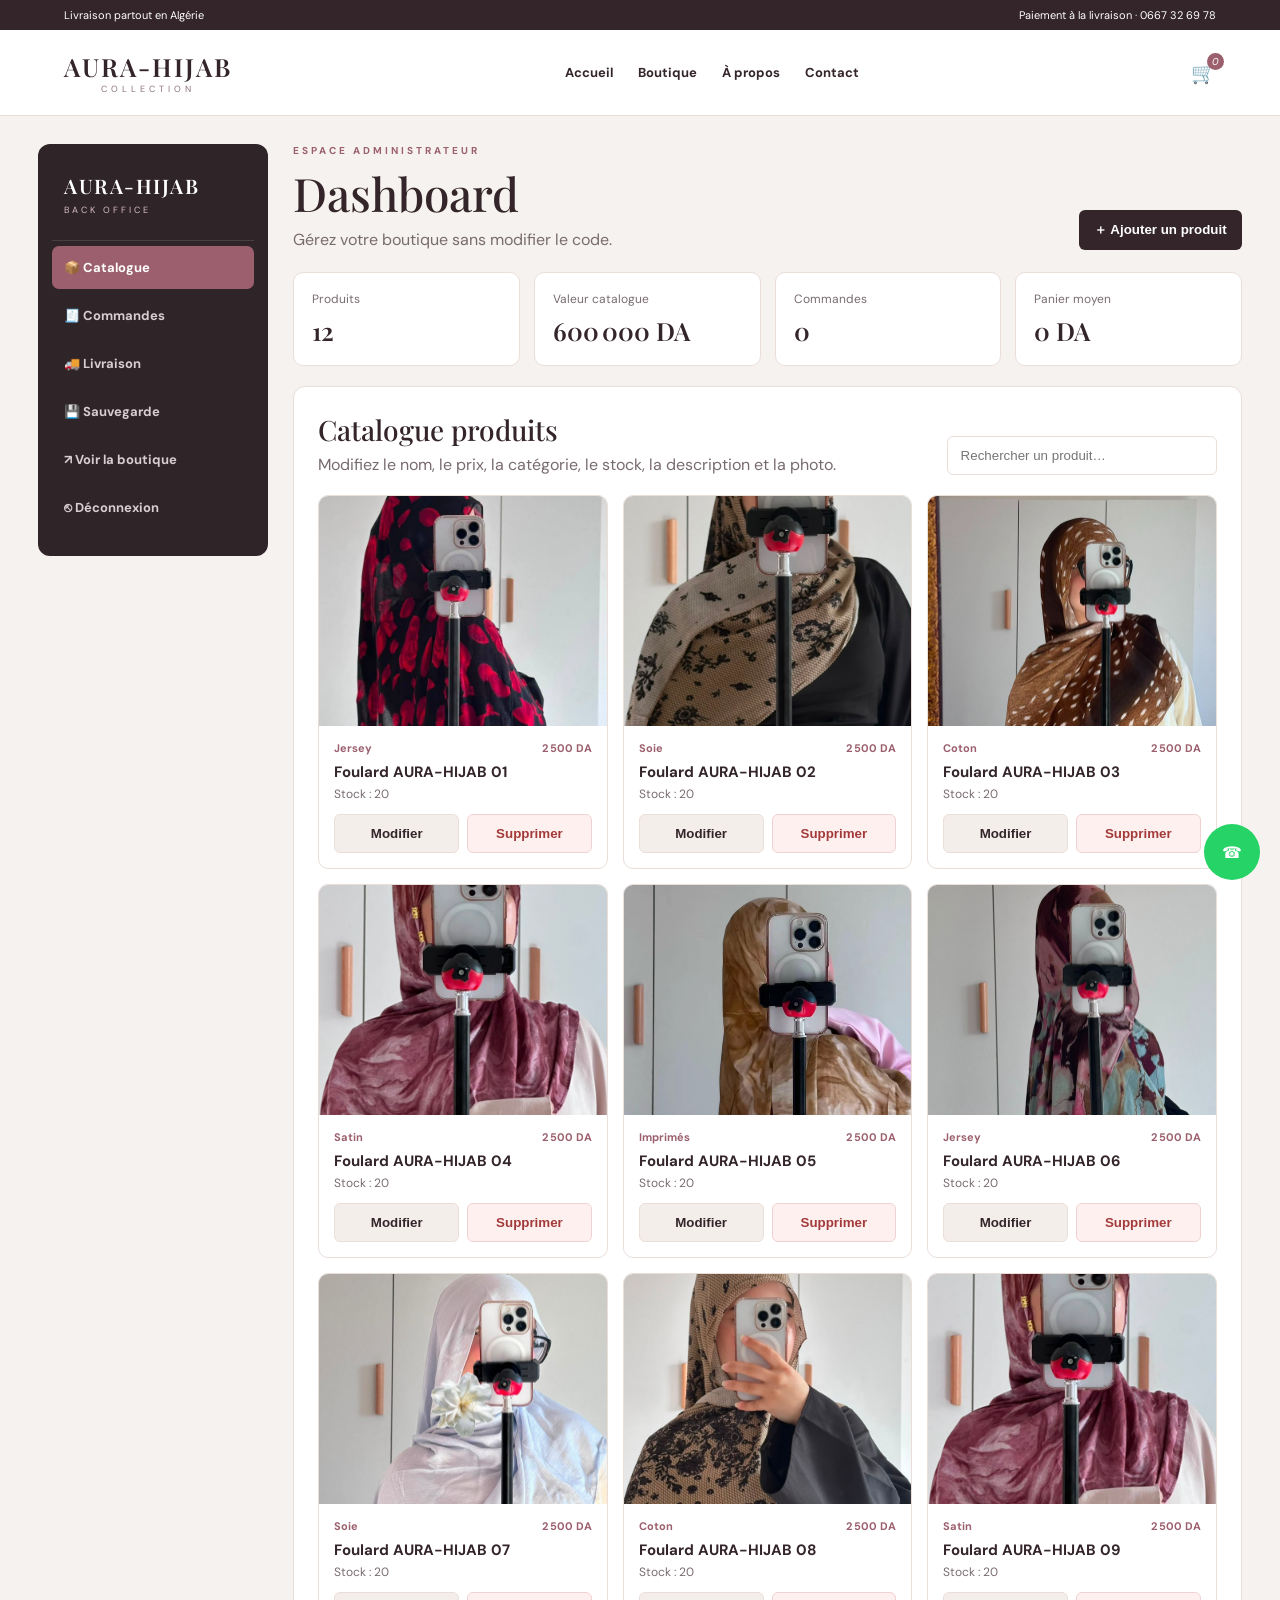
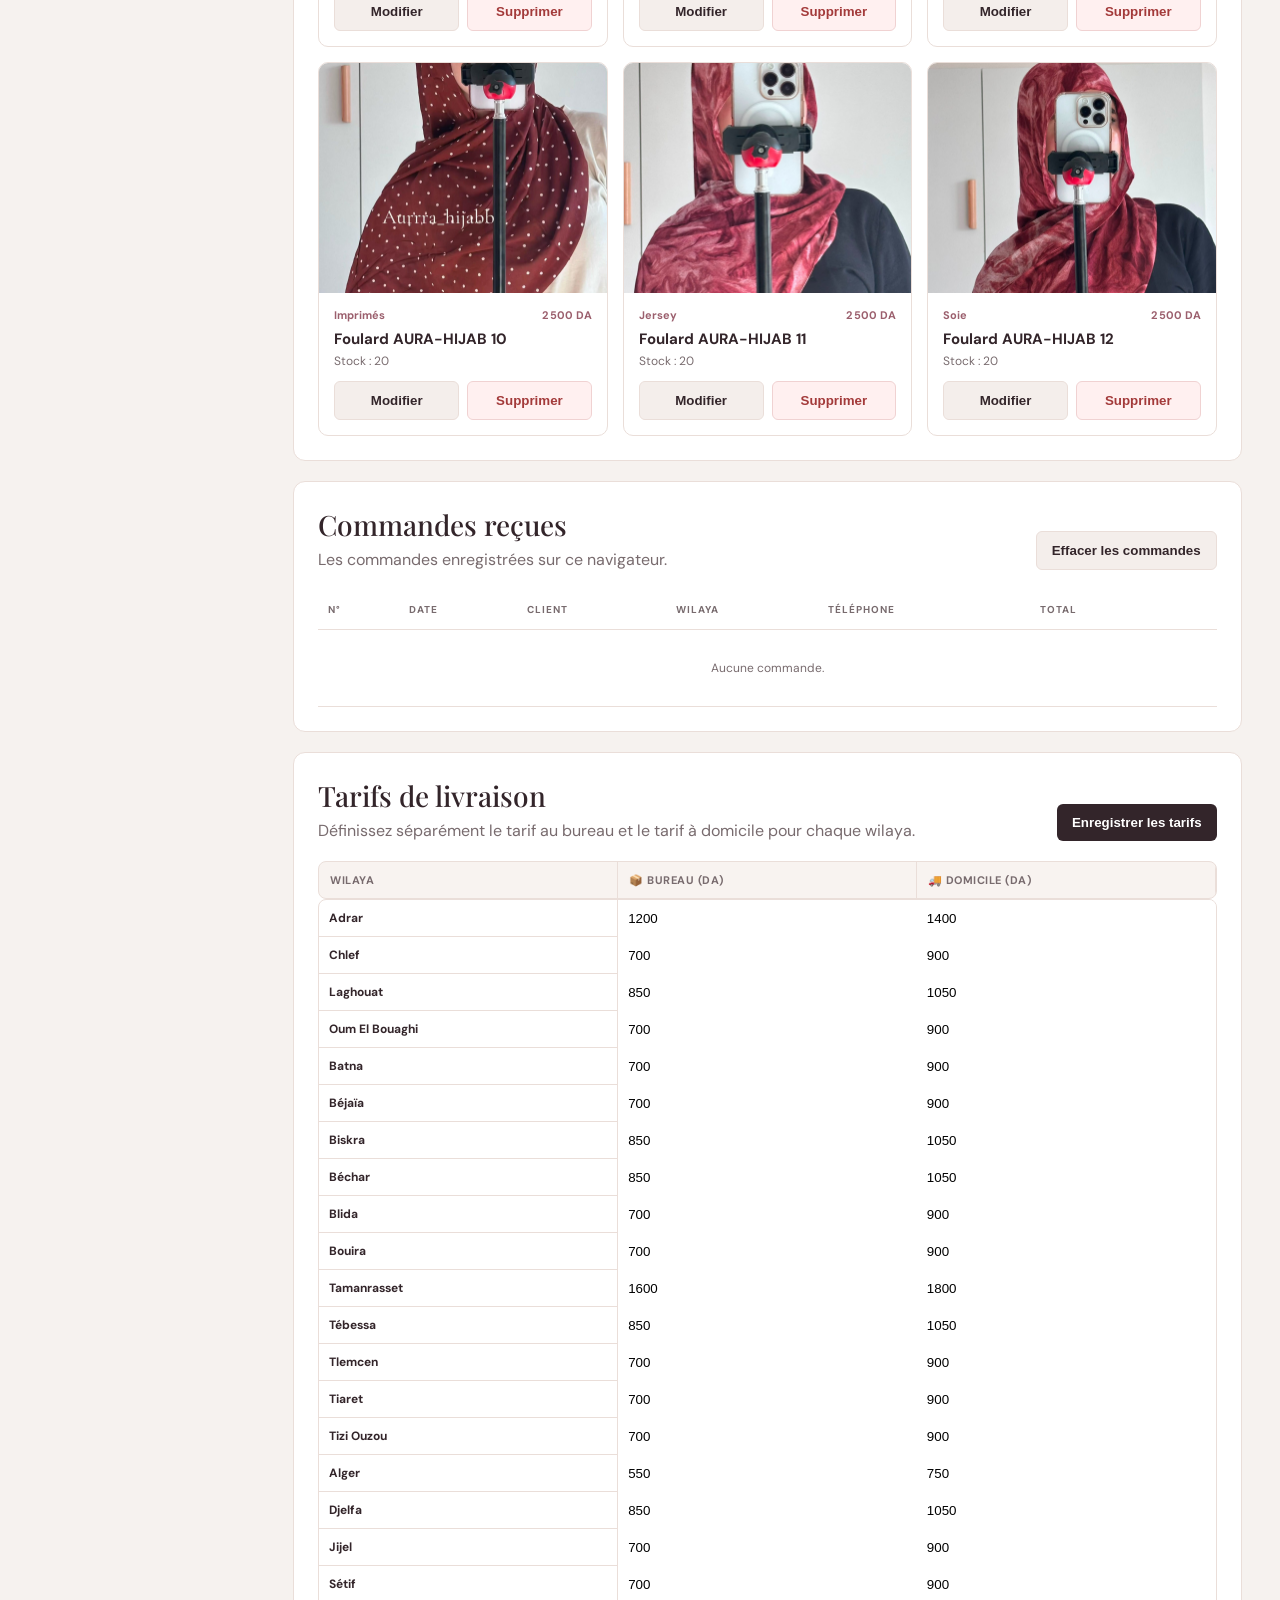
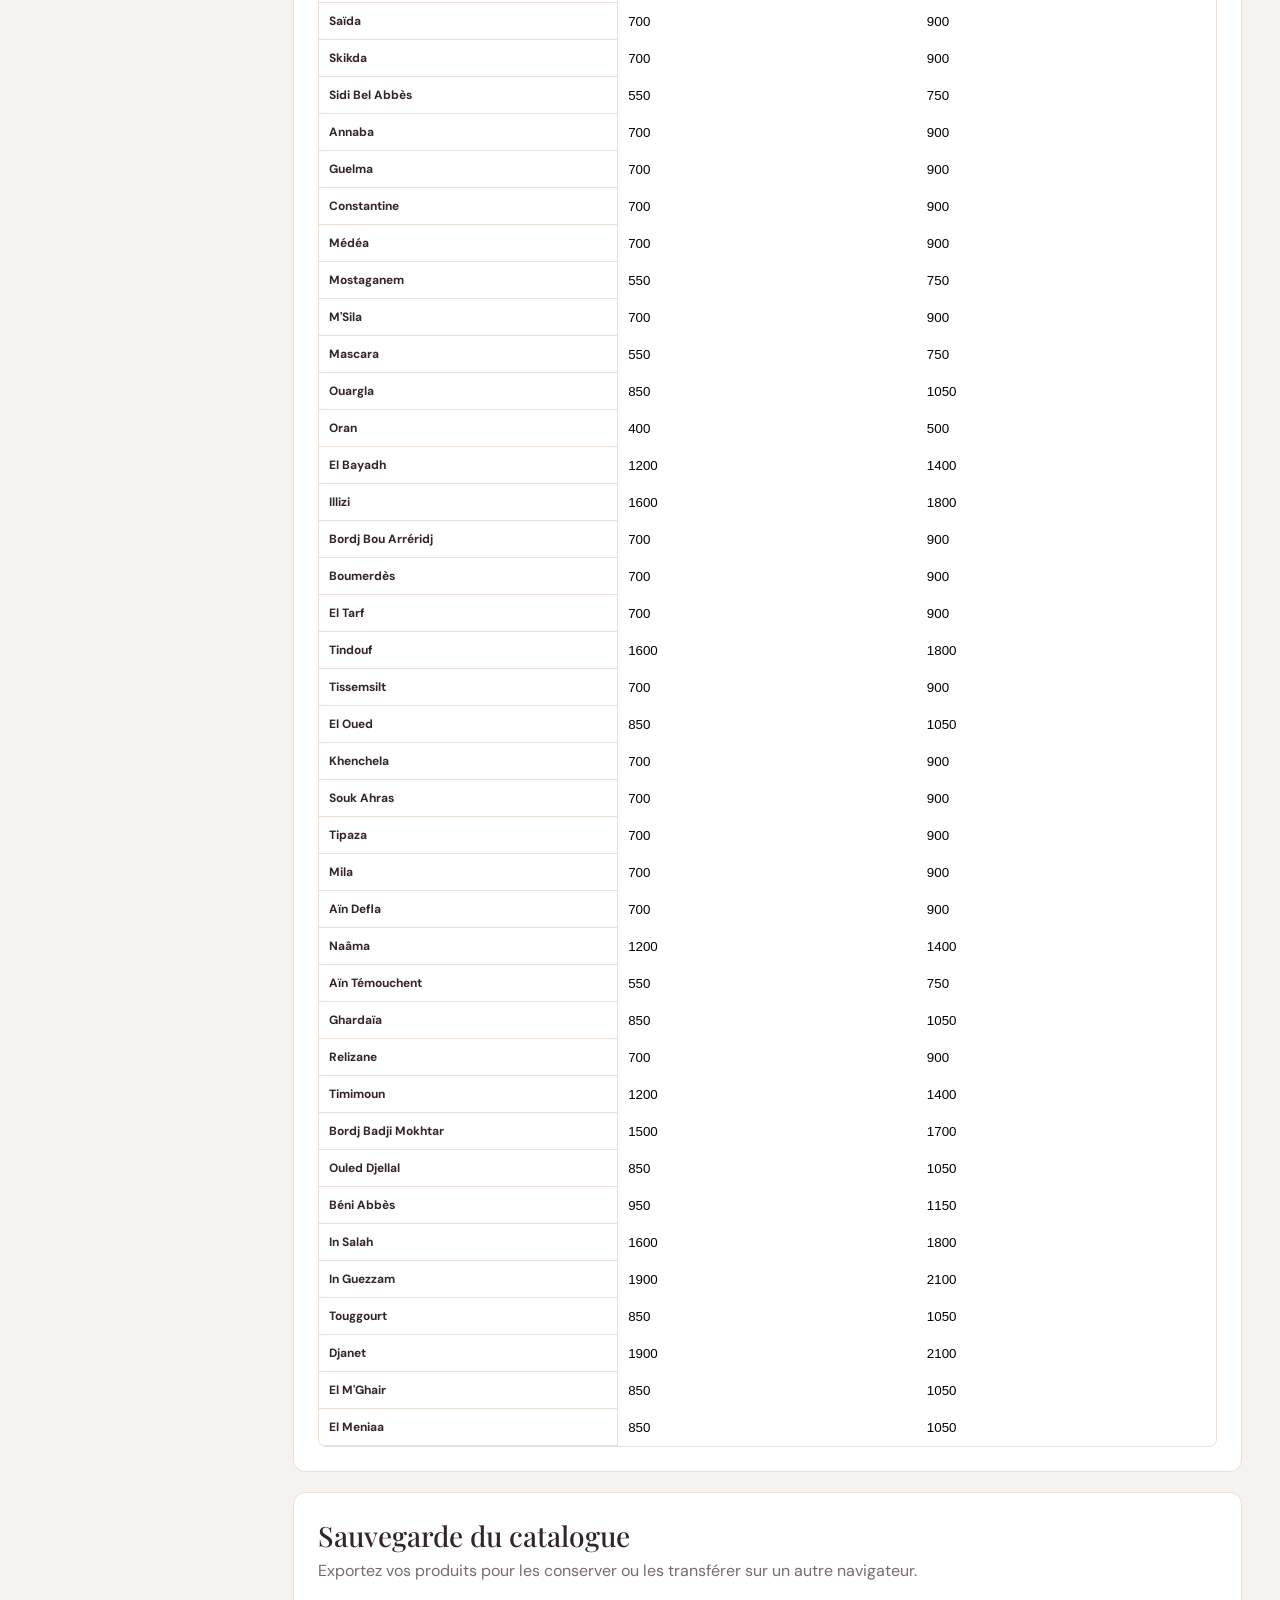
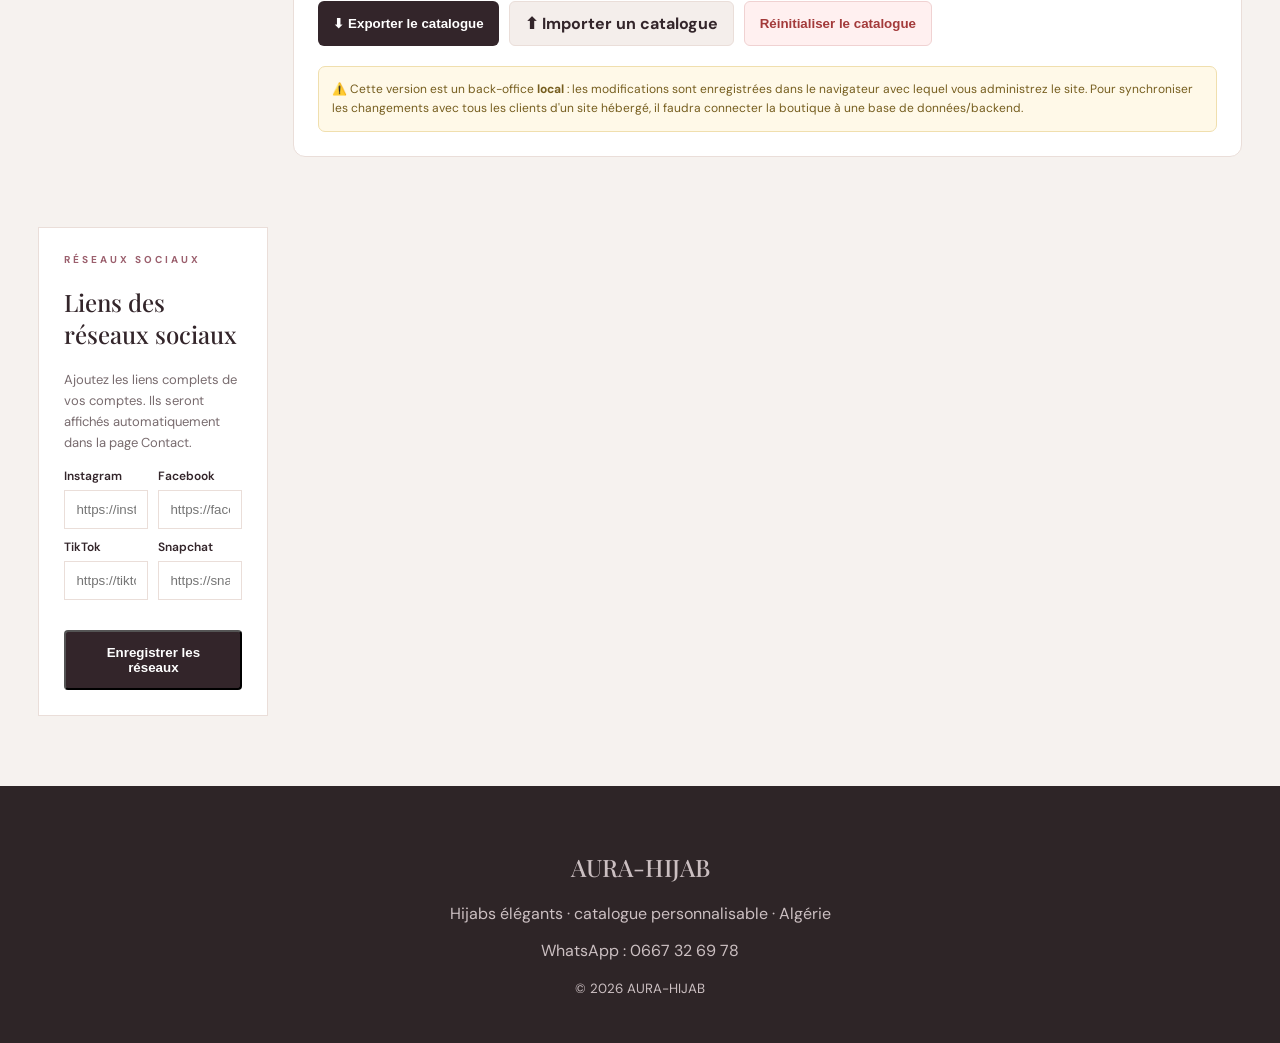
==== admin-dashboard.html @ 38cbc84c "Add files via upload" ====
<!doctype html><html lang="fr"><head><meta charset="utf-8"><meta name="viewport" content="width=device-width,initial-scale=1"><title>Dashboard — AURA-HIJAB PRO</title><link rel="stylesheet" href="css/style.css"></head><body><div id="header"></div>
<main class="dashboard"><div class="dash-wrap">
  <aside class="dash-side"><div class="dash-brand">AURA-HIJAB <small>BACK OFFICE</small></div><a class="dash-nav active" href="#catalogue">📦 Catalogue</a><a class="dash-nav" href="#commandes">🧾 Commandes</a><a class="dash-nav" href="#livraison">🚚 Livraison</a><a class="dash-nav" href="#sauvegarde">💾 Sauvegarde</a><a class="dash-nav" href="boutique.html">↗ Voir la boutique</a><a class="dash-nav" href="#" id="logoutAdmin">⎋ Déconnexion</a></aside>
  <section class="dash-main">
    <div class="dash-top"><div><div class="eyebrow">ESPACE ADMINISTRATEUR</div><h1>Dashboard</h1><p>Gérez votre boutique sans modifier le code.</p></div><button class="dash-primary" onclick="openEditor()">＋ Ajouter un produit</button></div>
    <div class="stats"><div class="stat"><span>Produits</span><strong id="statProducts">0</strong></div><div class="stat"><span>Valeur catalogue</span><strong id="statValue">0 DA</strong></div><div class="stat"><span>Commandes</span><strong id="statOrders">0</strong></div><div class="stat"><span>Panier moyen</span><strong id="statAverage">0 DA</strong></div></div>

    <section id="catalogue" class="dash-card"><div class="dash-head"><div><h2>Catalogue produits</h2><p>Modifiez le nom, le prix, la catégorie, le stock, la description et la photo.</p></div><input id="searchProducts" class="dash-search" placeholder="Rechercher un produit…"></div><div class="product-admin-grid" id="productGrid"></div></section>

    <section id="commandes" class="dash-card"><div class="dash-head"><div><h2>Commandes reçues</h2><p>Les commandes enregistrées sur ce navigateur.</p></div><button class="dash-light" onclick="clearOrders()">Effacer les commandes</button></div><div class="table-scroll"><table class="dash-table"><thead><tr><th>N°</th><th>Date</th><th>Client</th><th>Wilaya</th><th>Téléphone</th><th>Total</th><th></th></tr></thead><tbody id="ordersTable"></tbody></table></div></section>

    <section id="livraison" class="dash-card"><div class="dash-head"><div><h2>Tarifs de livraison</h2><p>Définissez séparément le tarif au bureau et le tarif à domicile pour chaque wilaya.</p></div><button class="dash-primary" onclick="saveDeliveryUI()">Enregistrer les tarifs</button></div><div class="delivery-grid delivery-grid-head"><div>Wilaya</div><div>📦 Bureau (DA)</div><div>🚚 Domicile (DA)</div></div><div class="delivery-grid" id="deliveryGrid"></div></section>

    <section id="sauvegarde" class="dash-card"><div class="dash-head"><div><h2>Sauvegarde du catalogue</h2><p>Exportez vos produits pour les conserver ou les transférer sur un autre navigateur.</p></div></div><div class="backup-actions"><button class="dash-primary" onclick="exportCatalog()">⬇ Exporter le catalogue</button><label class="dash-light file-btn">⬆ Importer un catalogue<input type="file" id="importCatalog" accept="application/json"></label><button class="dash-danger" onclick="resetCatalog()">Réinitialiser le catalogue</button></div><div class="admin-warning">⚠️ Cette version est un back-office <b>local</b> : les modifications sont enregistrées dans le navigateur avec lequel vous administrez le site. Pour synchroniser les changements avec tous les clients d'un site hébergé, il faudra connecter la boutique à une base de données/backend.</div></section>
  </section>

<div class="admin-social box" style="margin-top:25px">
  <div class="eyebrow">RÉSEAUX SOCIAUX</div>
  <h2>Liens des réseaux sociaux</h2>
  <p class="admin-muted">Ajoutez les liens complets de vos comptes. Ils seront affichés automatiquement dans la page Contact.</p>
  <form id="socialForm">
    <div class="social-admin-grid">
      <label>Instagram<input id="socialInstagram" type="url" placeholder="https://instagram.com/..."></label>
      <label>Facebook<input id="socialFacebook" type="url" placeholder="https://facebook.com/..."></label>
      <label>TikTok<input id="socialTiktok" type="url" placeholder="https://tiktok.com/@..."></label>
      <label>Snapchat<input id="socialSnapchat" type="url" placeholder="https://snapchat.com/add/..."></label>
    </div>
    <button class="btn" type="submit">Enregistrer les réseaux</button>
    <span id="socialSaved" class="social-saved"></span>
  </form>
</div>
</div></main>
<div id="footer"></div>
<div class="editor-overlay" id="editorOverlay" hidden><div class="editor-modal"><button class="modal-close" onclick="closeEditor()">×</button><div class="eyebrow">GESTION PRODUIT</div><h2 id="editorTitle">Ajouter un produit</h2><form id="productForm"><input type="hidden" id="editId"><div class="editor-layout"><div><div class="image-upload"><img id="previewImage" src="" alt="Aperçu"><label class="upload-btn">Choisir une photo<input id="imageFile" type="file" accept="image/*"></label><small>JPG/PNG/WebP · image optimisée automatiquement</small></div></div><div><label>Nom du produit<input id="pName" required placeholder="Ex. Hijab Velours Bordeaux"></label><div class="form-grid"><label>Prix (DA)<input id="pPrice" required type="number" min="0" step="50"></label><label>Stock<input id="pStock" required type="number" min="0"></label></div><label>Catégorie<input id="pCategory" required list="categories" placeholder="Jersey, Soie…"><datalist id="categories"><option>Jersey</option><option>Soie</option><option>Coton</option><option>Satin</option><option>Imprimés</option></datalist></label><label>Description<textarea id="pDescription" placeholder="Description du produit"></textarea></label><div class="editor-actions"><button type="button" class="dash-light" onclick="closeEditor()">Annuler</button><button type="submit" class="dash-primary">Enregistrer le produit</button></div></div></div></form></div></div>
<script>document.addEventListener('click',e=>{if(e.target.id==='logoutAdmin'){e.preventDefault();fetch('/api/admin-logout').finally(()=>location.href='/gestion-aura-9x7k.html')}});</script><script src="js/data.js"></script><script src="js/delivery.js"></script><script src="js/app.js"></script><script>
let selectedImage='';
const $=id=>document.getElementById(id);
const products=()=>getProducts();
function renderDashboard(){const ps=products(),orders=JSON.parse(localStorage.getItem('aura_orders')||'[]');$('statProducts').textContent=ps.length;$('statValue').textContent=money(ps.reduce((s,p)=>s+Number(p.price||0)*Number(p.stock||0),0));$('statOrders').textContent=orders.length;$('statAverage').textContent=money(orders.length?orders.reduce((s,o)=>s+Number(o.total||0),0)/orders.length:0);renderProducts();renderOrders();renderDelivery();}
function renderProducts(){const q=($('searchProducts').value||'').toLowerCase();const ps=products().filter(p=>(p.name+' '+p.category).toLowerCase().includes(q));$('productGrid').innerHTML=ps.length?ps.map(p=>`<article class="admin-product"><div class="admin-product-img"><img src="${esc(p.image)}" alt="${esc(p.name)}"></div><div class="admin-product-body"><div class="admin-product-meta"><span>${esc(p.category)}</span><b>${money(p.price)}</b></div><h3>${esc(p.name)}</h3><p>Stock : ${Number(p.stock)||0}</p><div class="admin-product-actions"><button class="dash-light" onclick="openEditor(${p.id})">Modifier</button><button class="dash-danger" onclick="deleteProduct(${p.id})">Supprimer</button></div></div></article>`).join(''):'<div class="empty">Aucun produit trouvé.</div>'}
function openEditor(id){selectedImage='';const p=id?products().find(x=>x.id===Number(id)):null;$('editorOverlay').hidden=false;$('editorTitle').textContent=p?'Modifier le produit':'Ajouter un produit';$('editId').value=p?p.id:'';$('pName').value=p?p.name:'';$('pPrice').value=p?p.price:2500;$('pStock').value=p?p.stock:20;$('pCategory').value=p?p.category:'Jersey';$('pDescription').value=p?p.description:'';$('previewImage').src=p?p.image:'';$('imageFile').value='';selectedImage=p?p.image:''}
function closeEditor(){$('editorOverlay').hidden=true}
$('imageFile').addEventListener('change',e=>{const f=e.target.files[0];if(!f)return;const r=new FileReader();r.onload=ev=>{const img=new Image();img.onload=()=>{const max=1000,scale=Math.min(1,max/img.width,max/img.height),c=document.createElement('canvas');c.width=Math.round(img.width*scale);c.height=Math.round(img.height*scale);c.getContext('2d').drawImage(img,0,0,c.width,c.height);selectedImage=c.toDataURL('image/jpeg',.82);$('previewImage').src=selectedImage};img.src=ev.target.result};r.readAsDataURL(f)});
$('productForm').addEventListener('submit',e=>{e.preventDefault();let ps=products();const id=$('editId').value;const obj={id:id?Number(id):Date.now(),name:$('pName').value.trim(),price:Number($('pPrice').value),stock:Number($('pStock').value),category:$('pCategory').value.trim(),description:$('pDescription').value.trim()||'Foulard AURA-HIJAB élégant et confortable.',image:selectedImage||'assets/products/hijab-10.jpg'};if(id){ps=ps.map(p=>p.id===Number(id)?obj:p)}else ps.push(obj);saveProducts(ps);closeEditor();renderDashboard();alert('Produit enregistré avec succès.');});
function deleteProduct(id){const p=products().find(x=>x.id===Number(id));if(!p||!confirm('Supprimer « '+p.name+' » ?'))return;saveProducts(products().filter(x=>x.id!==Number(id)));renderDashboard()}
function renderOrders(){const os=JSON.parse(localStorage.getItem('aura_orders')||'[]');$('ordersTable').innerHTML=os.length?os.slice().reverse().map(o=>`<tr><td><b>${esc(o.id)}</b></td><td>${esc(o.date||'')}</td><td>${esc(o.prenom)} ${esc(o.nom)}</td><td>${esc(o.wilaya)}</td><td>${esc(o.telephone)}</td><td><b>${money(o.total)}</b></td><td><button class="icon-btn" title="Supprimer" onclick="deleteOrder('${esc(o.id)}')">🗑</button></td></tr>`).join(''):'<tr><td colspan="7" class="empty-cell">Aucune commande.</td></tr>'}
function deleteOrder(id){let os=JSON.parse(localStorage.getItem('aura_orders')||'[]').filter(o=>o.id!==id);localStorage.setItem('aura_orders',JSON.stringify(os));renderDashboard()}
function clearOrders(){if(confirm('Effacer toutes les commandes enregistrées ?')){localStorage.removeItem('aura_orders');renderDashboard()}}
function renderDelivery(){const d=getDeliveryPrices();$('deliveryGrid').innerHTML=Object.entries(d).map(([w,v])=>`<div class="delivery-row"><strong>${esc(w)}</strong><input class="delivery-input" data-w="${esc(w)}" data-type="bureau" type="number" min="0" step="50" value="${Number(v.bureau)||0}"><input class="delivery-input" data-w="${esc(w)}" data-type="domicile" type="number" min="0" step="50" value="${Number(v.domicile)||0}"></div>`).join('')}
function saveDeliveryUI(){const d={};document.querySelectorAll('.delivery-input').forEach(i=>{d[i.dataset.w]??={};d[i.dataset.w][i.dataset.type]=Number(i.value)||0});saveDeliveryPrices(d);alert('Tarifs bureau et domicile enregistrés.');}
function exportCatalog(){const data={products:getProducts(),delivery:getDeliveryPrices(),exportedAt:new Date().toISOString()};const blob=new Blob([JSON.stringify(data,null,2)],{type:'application/json'}),a=document.createElement('a');a.href=URL.createObjectURL(blob);a.download='aura-hijab-catalogue.json';a.click();URL.revokeObjectURL(a.href)}
$('importCatalog').addEventListener('change',e=>{const f=e.target.files[0];if(!f)return;const r=new FileReader();r.onload=()=>{try{const d=JSON.parse(r.result);if(!Array.isArray(d.products))throw Error();saveProducts(d.products);if(d.delivery)saveDeliveryPrices(d.delivery);renderDashboard();alert('Catalogue importé avec succès.')}catch(err){alert('Fichier de catalogue invalide.')}};r.readAsText(f);e.target.value=''})
function resetCatalog(){if(!confirm('Réinitialiser tous les produits aux 12 produits d’origine ?'))return;resetProducts();renderDashboard()}
$('searchProducts').addEventListener('input',renderProducts);$('editorOverlay').addEventListener('click',e=>{if(e.target.id==='editorOverlay')closeEditor()});renderDashboard();
</script>
<script src="js/social.js"></script>
<script>
(function(){
  const s=getSocials();
  socialInstagram.value=s.instagram||"";
  socialFacebook.value=s.facebook||"";
  socialTiktok.value=s.tiktok||"";
  socialSnapchat.value=s.snapchat||"";
  document.getElementById("socialForm").addEventListener("submit",function(e){
    e.preventDefault();
    const next={
      instagram:socialInstagram.value.trim(),
      facebook:socialFacebook.value.trim(),
      tiktok:socialTiktok.value.trim(),
      snapchat:socialSnapchat.value.trim()
    };
    if(!Object.values(next).every(validSocialUrl)){
      alert("Veuillez saisir uniquement des liens URL valides commençant par https:// ou http://.");
      return;
    }
    saveSocials(next);
    socialSaved.textContent="✓ Liens enregistrés";
    setTimeout(()=>socialSaved.textContent="",2500);
  });
})();
</script>
</body></html>
---- css/style.css ----
@import url("https://fonts.googleapis.com/css2?family=DM+Sans:wght@400;500;600;700&family=Playfair+Display:wght@500;600&display=swap");
:root{--ink:#33252a;--rose:#9b5f6d;--cream:#fbf6f2;--beige:#eadbd4;--line:#eaded9;--muted:#786b6e}
*{box-sizing:border-box}body{margin:0;color:var(--ink);font-family:"DM Sans",Arial;background:#fff}a{text-decoration:none;color:inherit}
.top{background:var(--ink);color:#fff;padding:8px 5%;font-size:11px;display:flex;justify-content:space-between}
header{height:86px;display:flex;align-items:center;justify-content:space-between;padding:0 5%;border-bottom:1px solid var(--line);position:sticky;top:0;background:#fff;z-index:5}
.logo{font:600 25px "Playfair Display";letter-spacing:2px}.logo small{display:block;font:9px "DM Sans";letter-spacing:4px;color:#8c7479;text-align:center}
nav{display:flex;gap:25px}nav a{font-size:13px;font-weight:700}nav a:hover{color:var(--rose)}
.cart{position:relative;font-size:20px}.count{position:absolute;right:-8px;top:-7px;background:var(--rose);color:#fff;width:17px;height:17px;border-radius:50%;font-size:10px;display:grid;place-items:center}
.hero{background:linear-gradient(100deg,#fbf1ed,#eee0da);min-height:570px;display:grid;grid-template-columns:1fr 1fr;align-items:center;padding:60px 8%;gap:50px}.eyebrow{font-size:10px;letter-spacing:3px;color:var(--rose);font-weight:700}
h1,h2{font-family:"Playfair Display";font-weight:500}.hero h1{font-size:clamp(48px,6vw,78px);line-height:1;margin:15px 0}.hero h1 em{color:var(--rose);font-style:normal}.hero p{color:#685c60;line-height:1.8;max-width:560px}.hero-img{height:500px;overflow:hidden;border-radius:220px 220px 0 0;background:#d7c0b8}.hero-img img{width:100%;height:100%;object-fit:cover}
.btn{display:inline-block;background:var(--ink);color:#fff;padding:13px 22px;border-radius:4px;margin-top:15px;font-weight:700}.btn:hover{background:var(--rose)}
.container{max-width:1250px;margin:auto;padding:0 5%}.section{padding:70px 0}.head{display:flex;justify-content:space-between;align-items:end;margin-bottom:25px}.head h2{font-size:40px;margin:8px 0}.link{color:var(--rose);font-weight:700}
.cats{display:flex;justify-content:center;gap:30px;padding:35px 0;overflow:auto}.cat{text-align:center;min-width:105px}.circle{width:95px;height:95px;border-radius:50%;background:var(--cream);border:1px solid var(--line);display:grid;place-items:center;font-size:35px;margin:auto auto 8px}.cat b{font:500 15px "Playfair Display"}
.grid{display:grid;grid-template-columns:repeat(4,1fr);gap:20px}.card{border:1px solid var(--line);background:#fff}.photo{height:330px;position:relative;background:#eee0da;overflow:hidden}.photo img{width:100%;height:100%;object-fit:cover}.price-badge{position:absolute;top:12px;left:12px;background:#fff;padding:7px 10px;font-size:11px;font-weight:800}.info{padding:15px}.info h3{font-size:15px;margin:0 0 7px}.info p{color:var(--muted);font-size:13px;margin:0 0 12px}.price{font-weight:700}.buy{float:right;background:var(--rose);color:#fff;padding:8px 12px;border-radius:3px;font-size:11px;font-weight:700}
.page{background:var(--cream);text-align:center;padding:55px 20px}.page h1{font-size:50px;margin:10px}.page p{color:var(--muted)}
.filters{display:flex;gap:8px;flex-wrap:wrap;margin-bottom:25px}.filter{padding:9px 15px;border:1px solid var(--line);background:#fff;border-radius:20px}.filter.active{background:var(--rose);color:#fff}
.detail{display:grid;grid-template-columns:1fr 1fr;gap:50px;padding:70px 0}.detail-img{height:600px;background:#eee0da;overflow:hidden}.detail-img img{width:100%;height:100%;object-fit:cover}.detail h1{font-size:50px}.detail .bigprice{font-size:27px;font-weight:700}
.two{display:grid;grid-template-columns:1.4fr .7fr;gap:30px;padding:60px 0}.box{border:1px solid var(--line);padding:25px;background:#fff}.row{display:flex;justify-content:space-between;padding:14px 0;border-bottom:1px solid var(--line)}.empty{text-align:center;padding:50px;border:1px dashed var(--line)}
.about{display:grid;grid-template-columns:1fr 1fr;gap:50px;align-items:center;padding:70px 0}.about-img{height:480px;overflow:hidden;background:var(--beige)}.about-img img{width:100%;height:100%;object-fit:cover}.about p{line-height:1.9;color:#6d6064}
.contact-grid{display:grid;grid-template-columns:repeat(3,1fr);gap:20px;padding:70px 0}.contact-card{text-align:center;border:1px solid var(--line);padding:35px}.contact-card .ico{font-size:35px}.contact-card p{color:var(--muted)}
.admin{padding:55px 0;background:#f8f5f3;min-height:70vh}.admin table{width:100%;border-collapse:collapse;background:#fff}.admin th,.admin td{padding:12px;border-bottom:1px solid var(--line);text-align:left;font-size:13px}.admin-panel{background:#fff;padding:25px;border:1px solid var(--line)}.admin input,.admin select{padding:10px;border:1px solid var(--line);margin:5px 0 12px;width:100%}
footer{background:#2e2527;color:#cbbfc1;padding:45px 5%;text-align:center;margin-top:0}.wa{position:fixed;right:20px;bottom:20px;background:#25d366;color:#fff;width:56px;height:56px;border-radius:50%;display:grid;place-items:center;z-index:10}
@media(max-width:900px){nav{display:none}.hero{grid-template-columns:1fr}.hero-img{height:420px}.grid{grid-template-columns:repeat(2,1fr)}.detail,.two,.about{grid-template-columns:1fr}.contact-grid{grid-template-columns:1fr 1fr}}
@media(max-width:560px){.grid{gap:9px}.photo{height:230px}.hero{padding:45px 7%}.hero-img{height:370px}.contact-grid{grid-template-columns:1fr}.head{display:block}.page h1{font-size:40px}}

.order-form label{display:block;font-weight:600;margin:16px 0;color:var(--ink)}
.order-form input,.order-form select,.order-form textarea{display:block;width:100%;padding:13px 14px;border:1px solid var(--line);border-radius:4px;background:#fff;margin-top:7px;outline:none}
.order-form input:focus,.order-form select:focus,.order-form textarea:focus{border-color:var(--rose);box-shadow:0 0 0 3px #9b5f6d12}
.order-form textarea{min-height:105px;resize:vertical}.form-grid{display:grid;grid-template-columns:1fr 1fr;gap:16px}
.buy-final{width:100%;border:0;font-size:15px;padding:15px;margin-top:12px}.buy-final:disabled{opacity:.45;cursor:not-allowed}
.secure-note{background:var(--cream);padding:13px;font-size:12px;color:var(--muted);margin:18px 0;line-height:1.6}
.order-item{display:flex;justify-content:space-between;gap:15px;padding:13px 0;border-bottom:1px solid var(--line)}
.order-item small{display:block;color:var(--muted);margin-top:4px}.total-row{font-size:19px;padding-top:18px;margin-top:8px}.small-note{font-size:12px;color:var(--muted);line-height:1.6}
.success-overlay{position:fixed;inset:0;background:#33252acc;display:grid;place-items:center;z-index:100;padding:20px}.success-card{background:#fff;max-width:480px;width:100%;padding:40px;text-align:center;box-shadow:0 25px 80px #0003}.success-icon{width:60px;height:60px;border-radius:50%;background:#e8f5ec;color:#2d8a4c;display:grid;place-items:center;font-size:28px;margin:auto}.success-card h2{font-size:34px}.success-card p{color:var(--muted);line-height:1.7}
@media(max-width:600px){.form-grid{grid-template-columns:1fr}.success-card{padding:28px}}

/* Masquer correctement la fenêtre de confirmation avant la validation du formulaire */
.success-overlay[hidden]{display:none !important;}
/* ===== AURA-HIJAB PRO BACK OFFICE ===== */
.dashboard{background:#f6f2ef;min-height:calc(100vh - 120px);padding:28px 0 70px}.dash-wrap{max-width:1500px;margin:auto;padding:0 3%;display:grid;grid-template-columns:230px 1fr;gap:25px}.dash-side{background:#2f2428;color:#fff;border-radius:12px;padding:22px 14px;height:max-content;position:sticky;top:105px}.dash-brand{font:600 20px "Playfair Display";letter-spacing:1.5px;padding:6px 12px 24px;border-bottom:1px solid #ffffff1f}.dash-brand small{display:block;font:9px "DM Sans";letter-spacing:3px;color:#d9bfc7;margin-top:5px}.dash-nav{display:block;padding:13px 12px;margin:5px 0;border-radius:7px;color:#d8cdd0;font-size:13px;font-weight:700}.dash-nav:hover,.dash-nav.active{background:#9b5f6d;color:#fff}.dash-main{min-width:0}.dash-top{display:flex;justify-content:space-between;gap:20px;align-items:end;margin-bottom:22px}.dash-top h1{font-size:46px;margin:5px 0}.dash-top p,.dash-card p{color:var(--muted);margin:0}.dash-primary,.dash-light,.dash-danger{border:0;border-radius:6px;padding:11px 15px;font-weight:700;cursor:pointer}.dash-primary{background:var(--ink);color:#fff}.dash-primary:hover{background:var(--rose)}.dash-light{background:#f4eeeb;color:var(--ink);border:1px solid var(--line)}.dash-danger{background:#fff0f0;color:#a33a3a;border:1px solid #f0d2d2}.stats{display:grid;grid-template-columns:repeat(4,1fr);gap:14px;margin-bottom:20px}.stat{background:#fff;border:1px solid var(--line);border-radius:10px;padding:18px}.stat span{display:block;color:var(--muted);font-size:12px}.stat strong{display:block;font:600 25px "Playfair Display";margin-top:7px}.dash-card{background:#fff;border:1px solid var(--line);border-radius:12px;padding:24px;margin:20px 0}.dash-head{display:flex;justify-content:space-between;align-items:end;gap:15px;margin-bottom:20px}.dash-head h2{font-size:28px;margin:0 0 6px}.dash-search{width:270px;padding:11px 13px;border:1px solid var(--line);border-radius:6px;outline:0}.product-admin-grid{display:grid;grid-template-columns:repeat(3,1fr);gap:15px}.admin-product{border:1px solid var(--line);border-radius:10px;overflow:hidden;background:#fff}.admin-product-img{height:230px;background:#eee0da}.admin-product-img img{width:100%;height:100%;object-fit:cover}.admin-product-body{padding:15px}.admin-product-meta{display:flex;justify-content:space-between;font-size:11px;color:var(--rose);font-weight:700}.admin-product-body h3{margin:7px 0 4px;font-size:15px}.admin-product-body p{font-size:12px;margin:0 0 12px}.admin-product-actions{display:flex;gap:8px}.admin-product-actions button{flex:1}.table-scroll{overflow:auto}.dash-table{width:100%;border-collapse:collapse}.dash-table th,.dash-table td{padding:13px 10px;border-bottom:1px solid var(--line);font-size:12px;text-align:left;white-space:nowrap}.dash-table th{font-size:10px;text-transform:uppercase;letter-spacing:1px;color:var(--muted)}.icon-btn{border:0;background:#fff0f0;border-radius:5px;padding:7px;cursor:pointer}.empty-cell{text-align:center!important;color:var(--muted);padding:30px!important}.delivery-grid{display:grid;grid-template-columns:1fr 1fr 1fr;gap:0;border:1px solid var(--line);border-radius:8px;overflow:hidden}.delivery-grid-head{background:#f8f3f0;font-size:11px;font-weight:700;color:var(--muted);text-transform:uppercase;letter-spacing:.5px}.delivery-grid-head div{padding:11px;border-right:1px solid var(--line)}.delivery-row{display:contents}.delivery-row strong,.delivery-row input{padding:10px;border-right:1px solid var(--line);border-bottom:1px solid var(--line)}.delivery-row strong{font-size:12px;display:flex;align-items:center}.delivery-grid input{width:100%;border:0;outline:0;background:#fff}.delivery-grid input:focus{background:#fffaf7;box-shadow:inset 0 0 0 2px var(--rose)}.backup-actions{display:flex;flex-wrap:wrap;gap:10px}.file-btn{display:inline-block;cursor:pointer}.file-btn input{display:none}.admin-warning{margin-top:20px;background:#fff9e8;border:1px solid #f0dfae;padding:13px;border-radius:7px;color:#765e1f;font-size:12px;line-height:1.6}.editor-overlay{position:fixed;inset:0;background:#241b1ecc;z-index:200;display:grid;place-items:center;padding:20px}.editor-overlay[hidden]{display:none!important}.editor-modal{background:#fff;max-width:900px;width:100%;max-height:92vh;overflow:auto;border-radius:12px;padding:28px;position:relative}.modal-close{position:absolute;right:15px;top:10px;border:0;background:transparent;font-size:30px;cursor:pointer;color:var(--muted)}.editor-modal h2{font-size:32px;margin:8px 0 20px}.editor-layout{display:grid;grid-template-columns:300px 1fr;gap:25px}.image-upload{background:var(--cream);padding:12px;border:1px dashed var(--line);text-align:center}.image-upload img{width:100%;height:330px;object-fit:cover;background:#eadbd4;display:block;margin-bottom:10px}.upload-btn{display:block;background:var(--ink);color:#fff;padding:10px;border-radius:5px;cursor:pointer;font-weight:700}.upload-btn input{display:none}.image-upload small{display:block;color:var(--muted);font-size:10px;margin-top:8px}.editor-modal label{display:block;font-weight:700;font-size:12px;margin-bottom:12px}.editor-modal input,.editor-modal textarea{display:block;width:100%;margin-top:6px;padding:11px;border:1px solid var(--line);border-radius:5px;font:inherit}.editor-modal textarea{min-height:100px}.editor-actions{display:flex;justify-content:flex-end;gap:10px;margin-top:15px}
@media(max-width:1100px){.product-admin-grid{grid-template-columns:repeat(2,1fr)}.delivery-grid{grid-template-columns:1fr 1fr 1fr}}@media(max-width:800px){.dash-wrap{grid-template-columns:1fr}.delivery-grid{min-width:620px}.dash-card{overflow-x:auto}.dash-side{position:static;display:flex;gap:5px;overflow:auto}.dash-brand{display:none}.dash-nav{white-space:nowrap}.stats{grid-template-columns:repeat(2,1fr)}.dash-top{align-items:start;flex-direction:column}.dash-search{width:100%}.dash-head{align-items:stretch;flex-direction:column}.delivery-grid{grid-template-columns:1fr 1fr}.editor-layout{grid-template-columns:1fr}.image-upload img{height:300px}}@media(max-width:520px){.product-admin-grid{grid-template-columns:1fr}.stats{grid-template-columns:1fr 1fr}.dash-card{padding:16px}.dash-top h1{font-size:38px}}


/* ===== AURA-HIJAB — HOMEPAGE PREMIUM ===== */
.brand-hero{position:relative}
.hero-copy{position:relative;z-index:1}
.hero-actions{display:flex;align-items:center;gap:22px;flex-wrap:wrap}
.text-btn{font-size:13px;font-weight:700;color:var(--ink)}
.text-btn:hover{color:var(--rose)}
.hero-trust{display:flex;gap:16px;flex-wrap:wrap;margin-top:28px;color:#77676b;font-size:11px}
.hero-trust span{padding-right:16px;border-right:1px solid #d8c8c2}
.hero-trust span:last-child{border-right:0}
.hero-image-frame{position:relative;box-shadow:0 25px 70px #6f50501c}
.hero-floating-card{position:absolute;left:22px;bottom:22px;background:#fff;padding:15px 18px;box-shadow:0 12px 35px #0002;display:flex;flex-direction:column;gap:4px}
.hero-floating-card strong{font:600 16px "Playfair Display";letter-spacing:1px}
.hero-floating-card span{font-size:10px;color:var(--muted)}
.enhanced-cats{padding:48px 0 35px}
.enhanced-cats .cat{transition:.2s}
.enhanced-cats .cat:hover{transform:translateY(-4px)}
.enhanced-cats small{display:block;color:var(--muted);font-size:10px;margin-top:5px}
.enhanced-cats .circle{transition:.2s}
.enhanced-cats .cat:hover .circle{background:var(--beige);border-color:#d7c2ba}
.brand-intro{display:grid;grid-template-columns:.9fr 1.1fr;gap:70px;align-items:center}
.brand-intro-photo{height:520px;overflow:hidden;background:var(--beige);border-radius:180px 180px 0 0}
.brand-intro-photo img{width:100%;height:100%;object-fit:cover}
.brand-intro-copy h2{font-size:46px;line-height:1.12;margin:12px 0 22px}
.brand-intro-copy p{color:var(--muted);line-height:1.9;max-width:600px}
.values-section{background:var(--cream);margin-left:-5%;margin-right:-5%;padding-left:5%;padding-right:5%}
.center-head{text-align:center;max-width:700px;margin:0 auto 38px}
.center-head h2{font-size:42px;margin:10px 0}
.center-head p{color:var(--muted);line-height:1.7}
.values-grid{display:grid;grid-template-columns:repeat(4,1fr);gap:16px}
.value-card{background:#fff;border:1px solid var(--line);padding:28px 22px;min-height:220px}
.value-icon{font-size:25px;color:var(--rose);margin-bottom:18px}
.value-card h3{font:600 20px "Playfair Display";margin:0 0 10px}
.value-card p{color:var(--muted);font-size:13px;line-height:1.7;margin:0}
.section-lead{color:var(--muted);font-size:13px;line-height:1.6;margin:0;max-width:550px}
.promise-banner{background:var(--ink);color:#fff;padding:55px 60px;display:flex;align-items:center;justify-content:space-between;gap:30px;margin:20px 0 15px}
.promise-banner .eyebrow{color:#d8a9b5}
.promise-banner h2{font-size:43px;line-height:1.1;margin:10px 0}
.promise-banner h2 em{color:#d8a9b5;font-style:normal}
.promise-banner p{color:#d5c9cc;line-height:1.7;max-width:600px;margin:0}
.light-btn{background:#fff;color:var(--ink);white-space:nowrap}
.light-btn:hover{background:var(--beige)}
.steps-grid{display:grid;grid-template-columns:repeat(4,1fr);gap:18px}
.step{border-top:2px solid var(--rose);padding:20px 5px;display:flex;gap:16px}
.step>span{font:500 25px "Playfair Display";color:var(--rose)}
.step h3{margin:2px 0 8px;font:600 19px "Playfair Display"}
.step p{margin:0;color:var(--muted);font-size:12px;line-height:1.7}
.delivery-highlight{border:1px solid var(--line);background:#fff;padding:25px 28px;display:grid;grid-template-columns:auto 1fr auto;align-items:center;gap:20px;margin-bottom:10px}
.delivery-icon{width:52px;height:52px;border-radius:50%;display:grid;place-items:center;background:var(--cream);color:var(--rose);font-size:28px}
.delivery-highlight h3{margin:4px 0 5px;font:600 21px "Playfair Display"}
.delivery-highlight p{margin:0;color:var(--muted);font-size:12px;line-height:1.6}
.editorial-section{display:grid;grid-template-columns:1fr .8fr;gap:30px;align-items:stretch}
.editorial-card{background:var(--cream);padding:55px;display:flex;flex-direction:column;justify-content:center}
.editorial-card blockquote{font:500 31px/1.3 "Playfair Display";margin:18px 0;color:var(--ink)}
.editorial-card p{color:var(--muted);line-height:1.7;margin:0}
.editorial-photo{height:430px;overflow:hidden}
.editorial-photo img{width:100%;height:100%;object-fit:cover}
.final-cta{text-align:center;padding:70px 20px 85px}
.final-cta h2{font-size:48px;margin:10px 0}
.final-cta p{color:var(--muted);max-width:560px;margin:0 auto;line-height:1.8}

@media(max-width:900px){
  .brand-intro{grid-template-columns:1fr;gap:35px}
  .brand-intro-photo{height:420px}
  .values-grid,.steps-grid{grid-template-columns:repeat(2,1fr)}
  .editorial-section{grid-template-columns:1fr}
  .promise-banner{padding:40px}
}
@media(max-width:560px){
  .hero-trust{display:none}
  .hero-actions{align-items:flex-start;flex-direction:column;gap:8px}
  .hero-floating-card{left:12px;bottom:12px}
  .brand-intro-copy h2,.promise-banner h2,.final-cta h2{font-size:34px}
  .center-head h2{font-size:34px}
  .values-grid,.steps-grid{grid-template-columns:1fr}
  .promise-banner{display:block;padding:35px 25px}
  .promise-banner .btn{margin-top:20px}
  .delivery-highlight{grid-template-columns:auto 1fr}
  .delivery-highlight .link{grid-column:2}
  .editorial-card{padding:35px 25px}
  .editorial-card blockquote{font-size:25px}
}

/* HERO — diaporama photos automatique */
.hero-slideshow{position:relative}
.hero-slides{position:absolute;inset:0;overflow:hidden;border-radius:inherit}
.hero-slide{position:absolute;inset:0;width:100%;height:100%;object-fit:cover;opacity:0;transform:scale(1.025);transition:opacity .9s ease,transform 4.5s ease}
.hero-slide.active{opacity:1;transform:scale(1)}
.hero-control{position:absolute;top:50%;transform:translateY(-50%);width:40px;height:40px;border:1px solid #fff8;border-radius:50%;background:#2f242899;color:#fff;font-size:28px;line-height:1;cursor:pointer;z-index:4;backdrop-filter:blur(5px);transition:.2s}
.hero-control:hover{background:#2f2428;color:#fff}
.hero-prev{left:14px}.hero-next{right:14px}
.hero-dots{position:absolute;left:50%;bottom:18px;transform:translateX(-50%);display:flex;gap:6px;z-index:5;padding:6px 9px;border-radius:30px;background:#2f242855;backdrop-filter:blur(5px)}
.hero-dot{width:7px;height:7px;padding:0;border:0;border-radius:50%;background:#fff9;cursor:pointer;transition:.25s}
.hero-dot.active{width:22px;border-radius:8px;background:#fff}
.hero-floating-card{z-index:6}
@media(max-width:560px){.hero-control{width:34px;height:34px;font-size:23px}.hero-prev{left:9px}.hero-next{right:9px}.hero-dots{bottom:12px}}


/* ===== EFFET HOVER PREMIUM SUR LES PRODUITS ===== */
.card{
  position:relative;
  transition:transform .35s cubic-bezier(.2,.8,.2,1), box-shadow .35s ease;
  will-change:transform;
}
.card .photo{
  position:relative;
  overflow:hidden;
  background:var(--cream);
}
.card .photo img{
  transition:transform .6s cubic-bezier(.2,.8,.2,1), filter .35s ease;
}
.card .photo::after{
  content:"Voir le produit  →";
  position:absolute;
  left:50%;
  bottom:16px;
  transform:translate(-50%,12px);
  opacity:0;
  background:rgba(47,36,40,.92);
  color:#fff;
  padding:10px 16px;
  border-radius:4px;
  font-size:11px;
  font-weight:700;
  letter-spacing:.5px;
  white-space:nowrap;
  pointer-events:none;
  transition:opacity .3s ease, transform .3s ease;
  backdrop-filter:blur(5px);
  z-index:3;
}
.card:hover{
  transform:translateY(-9px);
  box-shadow:0 22px 45px rgba(47,36,40,.16);
  z-index:5;
}
.card:hover .photo img{
  transform:scale(1.07);
  filter:saturate(1.04);
}
.card:hover .photo::after{
  opacity:1;
  transform:translate(-50%,0);
}
.card .price-badge{
  transition:transform .3s ease, box-shadow .3s ease;
}
.card:hover .price-badge{
  transform:scale(1.06);
  box-shadow:0 8px 20px rgba(47,36,40,.14);
}
.card .info{
  transition:background .3s ease;
}
.card:hover .info{
  background:#fff;
}
.card .buy{
  transition:transform .25s ease, background .25s ease, box-shadow .25s ease;
}
.card:hover .buy{
  transform:translateY(-2px);
  box-shadow:0 8px 18px rgba(47,36,40,.12);
}

/* Petit effet d'apparition des cartes */
@media (prefers-reduced-motion:no-preference){
  .grid .card{
    animation:productReveal .55s ease both;
  }
  .grid .card:nth-child(2){animation-delay:.04s}
  .grid .card:nth-child(3){animation-delay:.08s}
  .grid .card:nth-child(4){animation-delay:.12s}
  .grid .card:nth-child(5){animation-delay:.16s}
  .grid .card:nth-child(6){animation-delay:.20s}
  .grid .card:nth-child(7){animation-delay:.24s}
  .grid .card:nth-child(8){animation-delay:.28s}
}
@keyframes productReveal{
  from{opacity:0;transform:translateY(12px)}
  to{opacity:1;transform:translateY(0)}
}

@media (hover:none){
  .card:hover{transform:none;box-shadow:none}
  .card:hover .photo img{transform:none}
  .card .photo::after{display:none}
}

/* ===== RÉSEAUX SOCIAUX ADMIN + CONTACT ===== */
.social-section{margin:10px 0 70px;background:var(--cream);padding:45px;text-align:center}
.social-section h2{font-size:38px;margin:10px 0}
.social-section>p{color:var(--muted);font-size:13px}
.social-links{display:flex;justify-content:center;gap:10px;flex-wrap:wrap;margin-top:25px}
.social-link{display:inline-flex;align-items:center;gap:9px;border:1px solid var(--line);background:#fff;padding:11px 16px;border-radius:4px;font-size:12px;font-weight:700;transition:.25s}
.social-link span{width:25px;height:25px;border-radius:50%;display:grid;place-items:center;background:var(--ink);color:#fff;font-weight:700}
.social-link:hover{transform:translateY(-3px);box-shadow:0 10px 25px #33252a18;border-color:var(--beige)}
.social-empty{font-size:12px;color:var(--muted)}
.admin-social{background:#fff}
.admin-muted{color:var(--muted);font-size:13px;line-height:1.6}
.social-admin-grid{display:grid;grid-template-columns:1fr 1fr;gap:10px;margin:15px 0}
.social-admin-grid label{font-weight:600;font-size:12px}
.social-admin-grid input{display:block;width:100%;padding:11px;border:1px solid var(--line);margin-top:6px}
.social-saved{font-size:12px;color:#2d8a4c;margin-left:10px}
@media(max-width:600px){.social-admin-grid{grid-template-columns:1fr}.social-section{padding:35px 20px}.social-section h2{font-size:31px}}

/* ===== RECHERCHE + TRI BOUTIQUE ===== */
.shop-tools{display:grid;grid-template-columns:1fr auto;gap:14px;align-items:center;margin-bottom:18px}
.search-box{height:48px;border:1px solid var(--line);background:#fff;display:flex;align-items:center;padding:0 14px;transition:.2s}
.search-box:focus-within{border-color:var(--rose);box-shadow:0 5px 20px #33252a0d}
.search-box>span{font-size:22px;color:var(--rose);line-height:1}
.search-box input{border:0;outline:0;flex:1;font:13px "DM Sans";padding:0 10px;color:var(--ink);background:transparent}
.search-box input::placeholder{color:#9b8d90}
.search-box button{border:0;background:none;color:#9b8d90;font-size:22px;cursor:pointer;padding:0 2px}
.sort-box{display:flex;align-items:center;gap:9px}
.sort-box label{font-size:11px;color:var(--muted);font-weight:700;white-space:nowrap}
.sort-box select{height:48px;min-width:245px;border:1px solid var(--line);background:#fff;padding:0 12px;font:12px "DM Sans";color:var(--ink);outline:none}
.sort-box select:focus{border-color:var(--rose)}
.shop-result-bar{display:flex;justify-content:space-between;align-items:center;margin:12px 0 18px;font-size:11px;color:var(--muted)}
.shop-result-bar button{border:0;background:none;color:var(--rose);font-weight:700;cursor:pointer;font-size:11px}
.shop-empty{margin-top:20px}
@media(max-width:700px){
 .shop-tools{grid-template-columns:1fr}
 .sort-box{justify-content:space-between}
 .sort-box select{flex:1;min-width:0}
}
@media(max-width:450px){
 .sort-box{display:block}.sort-box label{display:block;margin-bottom:6px}.sort-box select{width:100%}
}

/* ===== HERO SLIDESHOW ANIMÉ ===== */
.hero-slideshow{position:relative;isolation:isolate;box-shadow:0 22px 55px rgba(51,37,42,.12)}
.hero-slides{position:absolute;inset:0;overflow:hidden;border-radius:inherit}
.hero-slide{
  position:absolute;
  inset:0;
  width:100%;
  height:100%;
  object-fit:cover;
  opacity:0;
  visibility:hidden;
  transform:scale(1.08) translateX(18px);
  transition:opacity 900ms ease, transform 5200ms cubic-bezier(.2,.65,.2,1), visibility 0s linear 900ms;
  will-change:opacity,transform;
}
.hero-slide.active{
  opacity:1;
  visibility:visible;
  transform:scale(1) translateX(0);
  transition:opacity 900ms ease, transform 5200ms cubic-bezier(.2,.65,.2,1), visibility 0s;
  animation:heroKenBurns 5200ms ease-out both;
}
@keyframes heroKenBurns{
  0%{transform:scale(1.08) translate3d(2%,0,0)}
  100%{transform:scale(1) translate3d(0,0,0)}
}
.hero-slideshow::after{
  content:"";
  position:absolute;
  inset:0;
  z-index:1;
  pointer-events:none;
  border-radius:inherit;
  background:linear-gradient(180deg,rgba(51,37,42,.02),rgba(51,37,42,.12));
}
.hero-control{
  position:absolute;
  top:50%;
  transform:translateY(-50%);
  z-index:3;
  width:42px;
  height:42px;
  border:1px solid rgba(255,255,255,.7);
  border-radius:50%;
  background:rgba(255,255,255,.78);
  color:var(--ink);
  display:grid;
  place-items:center;
  font-size:30px;
  line-height:1;
  cursor:pointer;
  opacity:0;
  transition:opacity .25s ease,transform .25s ease,background .25s ease;
  box-shadow:0 8px 20px rgba(51,37,42,.12);
}
.hero-prev{left:16px}
.hero-next{right:16px}
.hero-slideshow:hover .hero-control,
.hero-control:focus-visible{opacity:1}
.hero-control:hover{background:#fff}
.hero-prev:hover{transform:translateY(-50%) translateX(-2px)}
.hero-next:hover{transform:translateY(-50%) translateX(2px)}
.hero-dots{
  position:absolute;
  left:50%;
  bottom:18px;
  transform:translateX(-50%);
  z-index:4;
  display:flex;
  gap:7px;
  padding:7px 10px;
  border-radius:30px;
  background:rgba(255,255,255,.45);
  backdrop-filter:blur(8px);
}
.hero-dot{
  width:7px;
  height:7px;
  padding:0;
  border:0;
  border-radius:50%;
  background:rgba(51,37,42,.35);
  cursor:pointer;
  transition:width .3s ease,background .3s ease,transform .3s ease;
}
.hero-dot.active{
  width:23px;
  border-radius:10px;
  background:var(--rose);
}
.hero-floating-card{
  position:absolute;
  right:18px;
  bottom:18px;
  z-index:4;
  display:flex;
  flex-direction:column;
  gap:3px;
  max-width:210px;
  padding:11px 14px;
  border-radius:8px;
  background:rgba(255,255,255,.88);
  backdrop-filter:blur(9px);
  box-shadow:0 10px 30px rgba(51,37,42,.14);
  animation:heroCardFloat 3s ease-in-out infinite;
}
.hero-floating-card strong{font-size:11px;letter-spacing:1.5px}
.hero-floating-card span{font-size:10px;color:var(--muted)}
@keyframes heroCardFloat{
  0%,100%{transform:translateY(0)}
  50%{transform:translateY(-5px)}
}
.hero-slideshow:hover .hero-slide.active{animation-play-state:paused}
@media(max-width:900px){
  .hero-control{opacity:1}
}
@media(max-width:560px){
  .hero-floating-card{right:12px;bottom:48px}
  .hero-dots{bottom:12px}
  .hero-control{width:36px;height:36px;font-size:25px}
}
@media(prefers-reduced-motion:reduce){
  .hero-slide,.hero-slide.active,.hero-floating-card{animation:none!important;transition:none!important}
}
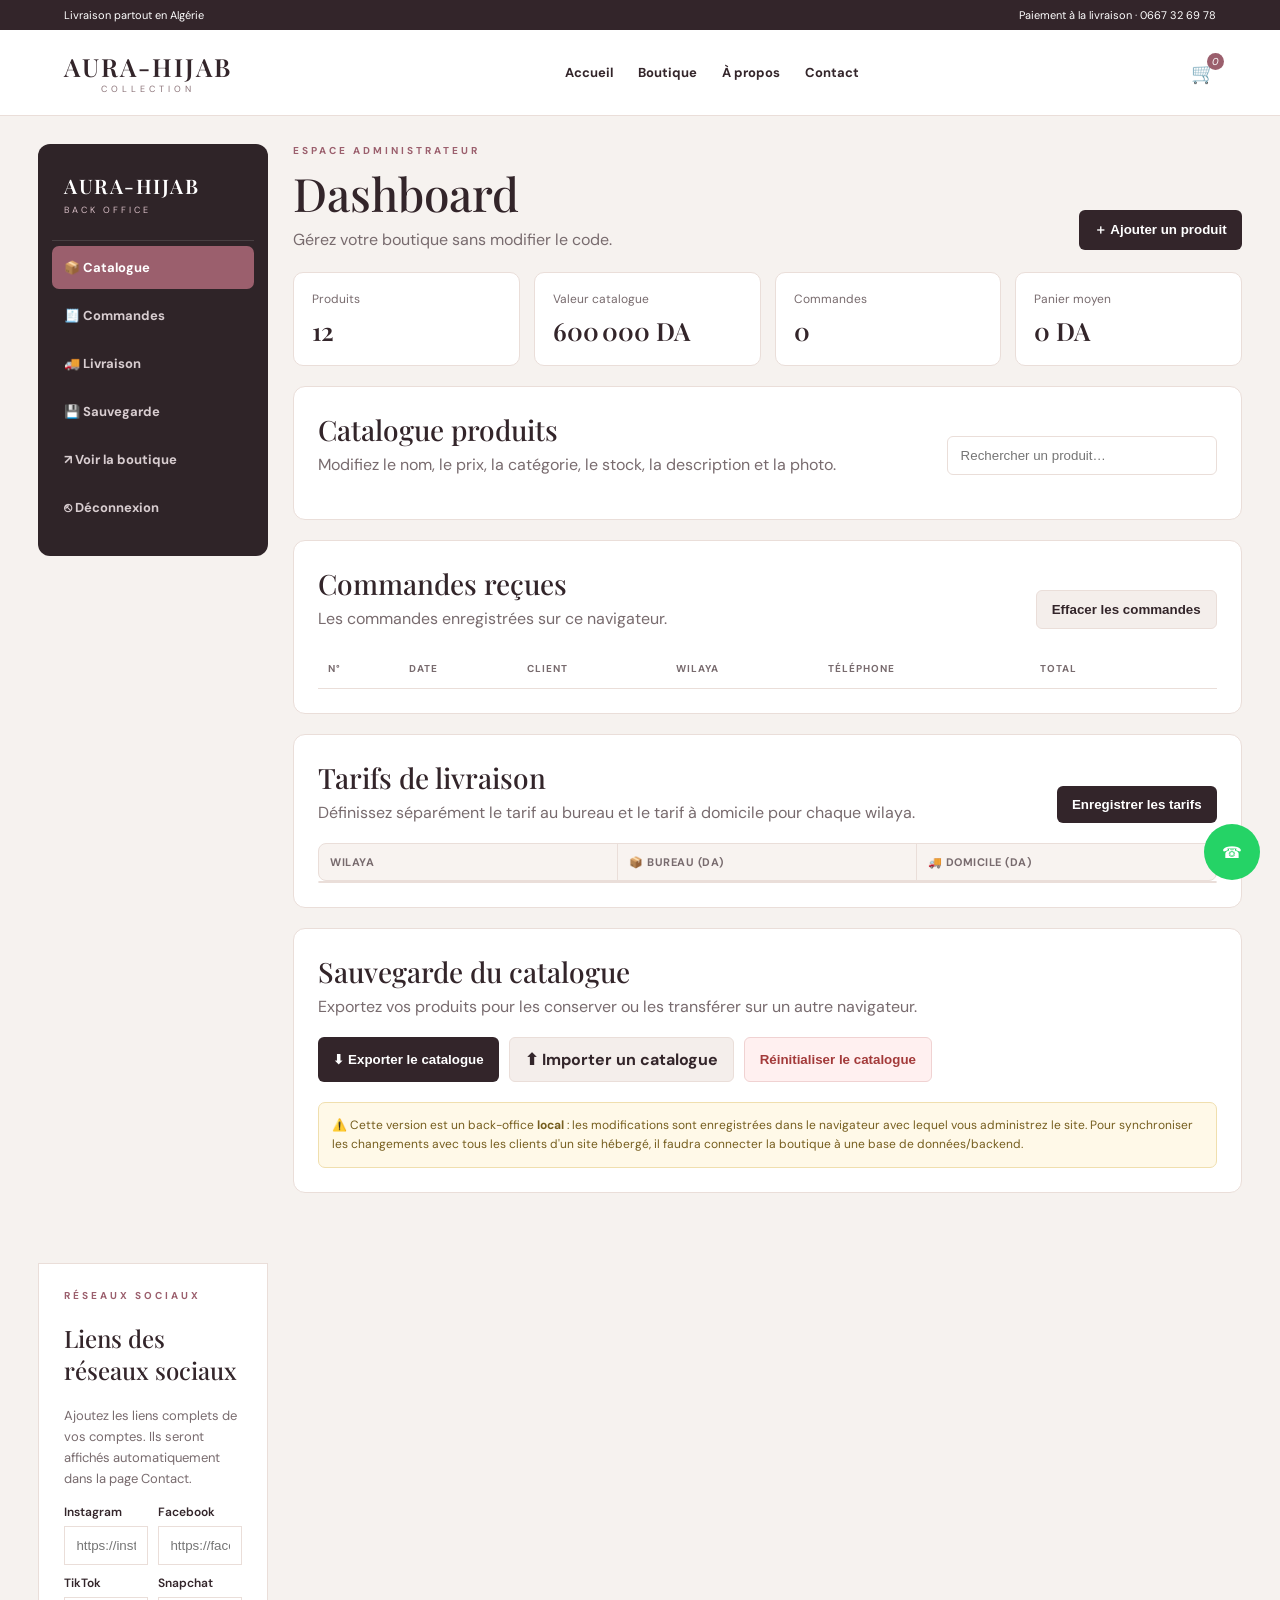
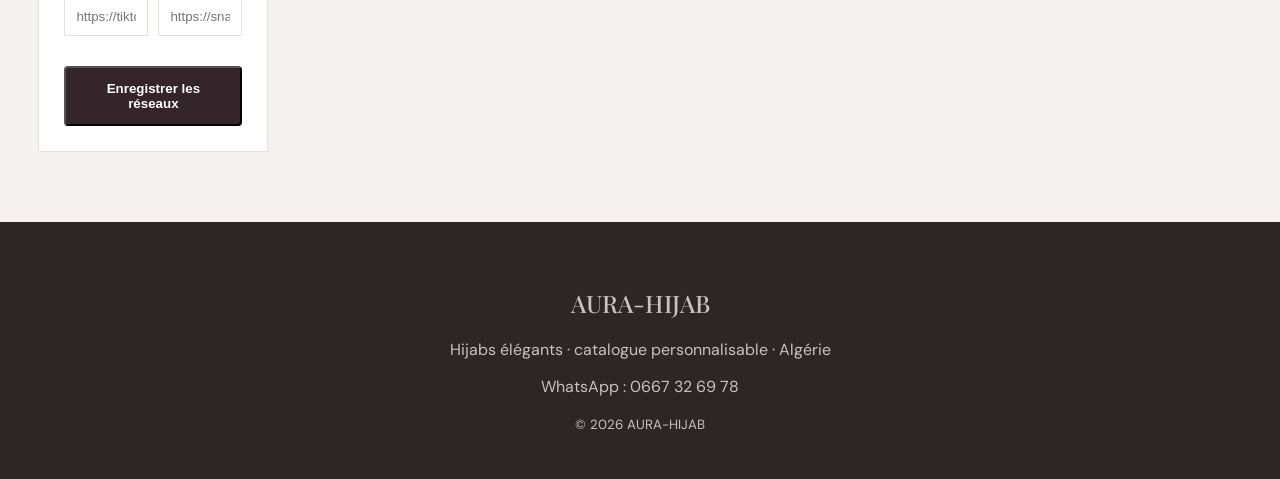
==== commit f197108d: "Update admin-dashboard.html" ====
--- a/admin-dashboard.html
+++ b/admin-dashboard.html
@@ -32,18 +32,88 @@
 </div></main>
 <div id="footer"></div>
 <div class="editor-overlay" id="editorOverlay" hidden><div class="editor-modal"><button class="modal-close" onclick="closeEditor()">×</button><div class="eyebrow">GESTION PRODUIT</div><h2 id="editorTitle">Ajouter un produit</h2><form id="productForm"><input type="hidden" id="editId"><div class="editor-layout"><div><div class="image-upload"><img id="previewImage" src="" alt="Aperçu"><label class="upload-btn">Choisir une photo<input id="imageFile" type="file" accept="image/*"></label><small>JPG/PNG/WebP · image optimisée automatiquement</small></div></div><div><label>Nom du produit<input id="pName" required placeholder="Ex. Hijab Velours Bordeaux"></label><div class="form-grid"><label>Prix (DA)<input id="pPrice" required type="number" min="0" step="50"></label><label>Stock<input id="pStock" required type="number" min="0"></label></div><label>Catégorie<input id="pCategory" required list="categories" placeholder="Jersey, Soie…"><datalist id="categories"><option>Jersey</option><option>Soie</option><option>Coton</option><option>Satin</option><option>Imprimés</option></datalist></label><label>Description<textarea id="pDescription" placeholder="Description du produit"></textarea></label><div class="editor-actions"><button type="button" class="dash-light" onclick="closeEditor()">Annuler</button><button type="submit" class="dash-primary">Enregistrer le produit</button></div></div></div></form></div></div>
-<script>document.addEventListener('click',e=>{if(e.target.id==='logoutAdmin'){e.preventDefault();fetch('/api/admin-logout').finally(()=>location.href='/gestion-aura-9x7k.html')}});</script><script src="js/data.js"></script><script src="js/delivery.js"></script><script src="js/app.js"></script><script>
+<script src="https://cdn.jsdelivr.net/npm/@supabase/supabase-js@2"></script>
+
+<script>
+const supabaseClient = window.supabase.createClient(
+  "https://hcrhvjrngydrhapqgwhx.supabase.co",
+  "sb_publishable_mgYWE1C5TC2s2ovdhH4GQQ_TP5eCu_q"
+);
+</script>
+  <script>document.addEventListener('click',e=>{if(e.target.id==='logoutAdmin'){e.preventDefault();fetch('/api/admin-logout').finally(()=>location.href='/gestion-aura-9x7k.html')}});</script><script src="js/data.js"></script><script src="js/delivery.js"></script><script src="js/app.js"></script><script>
 let selectedImage='';
 const $=id=>document.getElementById(id);
 const products=()=>getProducts();
-function renderDashboard(){const ps=products(),orders=JSON.parse(localStorage.getItem('aura_orders')||'[]');$('statProducts').textContent=ps.length;$('statValue').textContent=money(ps.reduce((s,p)=>s+Number(p.price||0)*Number(p.stock||0),0));$('statOrders').textContent=orders.length;$('statAverage').textContent=money(orders.length?orders.reduce((s,o)=>s+Number(o.total||0),0)/orders.length:0);renderProducts();renderOrders();renderDelivery();}
+async function renderDashboard(){
+
+  const ps = products();
+
+  $('statProducts').textContent = ps.length;
+
+  $('statValue').textContent = money(
+    ps.reduce(
+      (s,p) => s + Number(p.price || 0) * Number(p.stock || 0),
+      0
+    )
+  );
+
+  const { data: orders, error } = await supabaseClient
+    .from("orders")
+    .select("total");
+
+  if(error){
+    console.error("Erreur Supabase :", error);
+    $('statOrders').textContent = "0";
+    $('statAverage').textContent = money(0);
+  } else {
+    $('statOrders').textContent = orders.length;
+    $('statAverage').textContent = money(
+      orders.length
+        ? orders.reduce((s,o) => s + Number(o.total || 0), 0) / orders.length
+        : 0
+    );
+  }
+
+  renderProducts();
+  renderOrders();
+  renderDelivery();
+}
 function renderProducts(){const q=($('searchProducts').value||'').toLowerCase();const ps=products().filter(p=>(p.name+' '+p.category).toLowerCase().includes(q));$('productGrid').innerHTML=ps.length?ps.map(p=>`<article class="admin-product"><div class="admin-product-img"><img src="${esc(p.image)}" alt="${esc(p.name)}"></div><div class="admin-product-body"><div class="admin-product-meta"><span>${esc(p.category)}</span><b>${money(p.price)}</b></div><h3>${esc(p.name)}</h3><p>Stock : ${Number(p.stock)||0}</p><div class="admin-product-actions"><button class="dash-light" onclick="openEditor(${p.id})">Modifier</button><button class="dash-danger" onclick="deleteProduct(${p.id})">Supprimer</button></div></div></article>`).join(''):'<div class="empty">Aucun produit trouvé.</div>'}
 function openEditor(id){selectedImage='';const p=id?products().find(x=>x.id===Number(id)):null;$('editorOverlay').hidden=false;$('editorTitle').textContent=p?'Modifier le produit':'Ajouter un produit';$('editId').value=p?p.id:'';$('pName').value=p?p.name:'';$('pPrice').value=p?p.price:2500;$('pStock').value=p?p.stock:20;$('pCategory').value=p?p.category:'Jersey';$('pDescription').value=p?p.description:'';$('previewImage').src=p?p.image:'';$('imageFile').value='';selectedImage=p?p.image:''}
 function closeEditor(){$('editorOverlay').hidden=true}
 $('imageFile').addEventListener('change',e=>{const f=e.target.files[0];if(!f)return;const r=new FileReader();r.onload=ev=>{const img=new Image();img.onload=()=>{const max=1000,scale=Math.min(1,max/img.width,max/img.height),c=document.createElement('canvas');c.width=Math.round(img.width*scale);c.height=Math.round(img.height*scale);c.getContext('2d').drawImage(img,0,0,c.width,c.height);selectedImage=c.toDataURL('image/jpeg',.82);$('previewImage').src=selectedImage};img.src=ev.target.result};r.readAsDataURL(f)});
 $('productForm').addEventListener('submit',e=>{e.preventDefault();let ps=products();const id=$('editId').value;const obj={id:id?Number(id):Date.now(),name:$('pName').value.trim(),price:Number($('pPrice').value),stock:Number($('pStock').value),category:$('pCategory').value.trim(),description:$('pDescription').value.trim()||'Foulard AURA-HIJAB élégant et confortable.',image:selectedImage||'assets/products/hijab-10.jpg'};if(id){ps=ps.map(p=>p.id===Number(id)?obj:p)}else ps.push(obj);saveProducts(ps);closeEditor();renderDashboard();alert('Produit enregistré avec succès.');});
 function deleteProduct(id){const p=products().find(x=>x.id===Number(id));if(!p||!confirm('Supprimer « '+p.name+' » ?'))return;saveProducts(products().filter(x=>x.id!==Number(id)));renderDashboard()}
-function renderOrders(){const os=JSON.parse(localStorage.getItem('aura_orders')||'[]');$('ordersTable').innerHTML=os.length?os.slice().reverse().map(o=>`<tr><td><b>${esc(o.id)}</b></td><td>${esc(o.date||'')}</td><td>${esc(o.prenom)} ${esc(o.nom)}</td><td>${esc(o.wilaya)}</td><td>${esc(o.telephone)}</td><td><b>${money(o.total)}</b></td><td><button class="icon-btn" title="Supprimer" onclick="deleteOrder('${esc(o.id)}')">🗑</button></td></tr>`).join(''):'<tr><td colspan="7" class="empty-cell">Aucune commande.</td></tr>'}
+async function renderOrders(){
+
+  const { data: os, error } = await supabaseClient
+    .from("orders")
+    .select("*")
+    .order("created_at", { ascending: false });
+
+  if(error){
+    console.error("Erreur Supabase :", error);
+
+    $('ordersTable').innerHTML =
+      '<tr><td colspan="7" class="empty-cell">Erreur de chargement des commandes.</td></tr>';
+
+    return;
+  }
+
+  $('ordersTable').innerHTML = os.length
+    ? os.map(o => `
+      <tr>
+        <td><b>AH-${String(o.id).padStart(8,"0")}</b></td>
+        <td>${esc(o.created_at || '')}</td>
+        <td>${esc(o.customer_name || '')}</td>
+        <td>${esc(o.wilaya || '')}</td>
+        <td>${esc(o.phone || '')}</td>
+        <td><b>${money(o.total || 0)}</b></td>
+        <td></td>
+      </tr>
+    `).join('')
+    : '<tr><td colspan="7" class="empty-cell">Aucune commande.</td></tr>';
+}
 function deleteOrder(id){let os=JSON.parse(localStorage.getItem('aura_orders')||'[]').filter(o=>o.id!==id);localStorage.setItem('aura_orders',JSON.stringify(os));renderDashboard()}
 function clearOrders(){if(confirm('Effacer toutes les commandes enregistrées ?')){localStorage.removeItem('aura_orders');renderDashboard()}}
 function renderDelivery(){const d=getDeliveryPrices();$('deliveryGrid').innerHTML=Object.entries(d).map(([w,v])=>`<div class="delivery-row"><strong>${esc(w)}</strong><input class="delivery-input" data-w="${esc(w)}" data-type="bureau" type="number" min="0" step="50" value="${Number(v.bureau)||0}"><input class="delivery-input" data-w="${esc(w)}" data-type="domicile" type="number" min="0" step="50" value="${Number(v.domicile)||0}"></div>`).join('')}
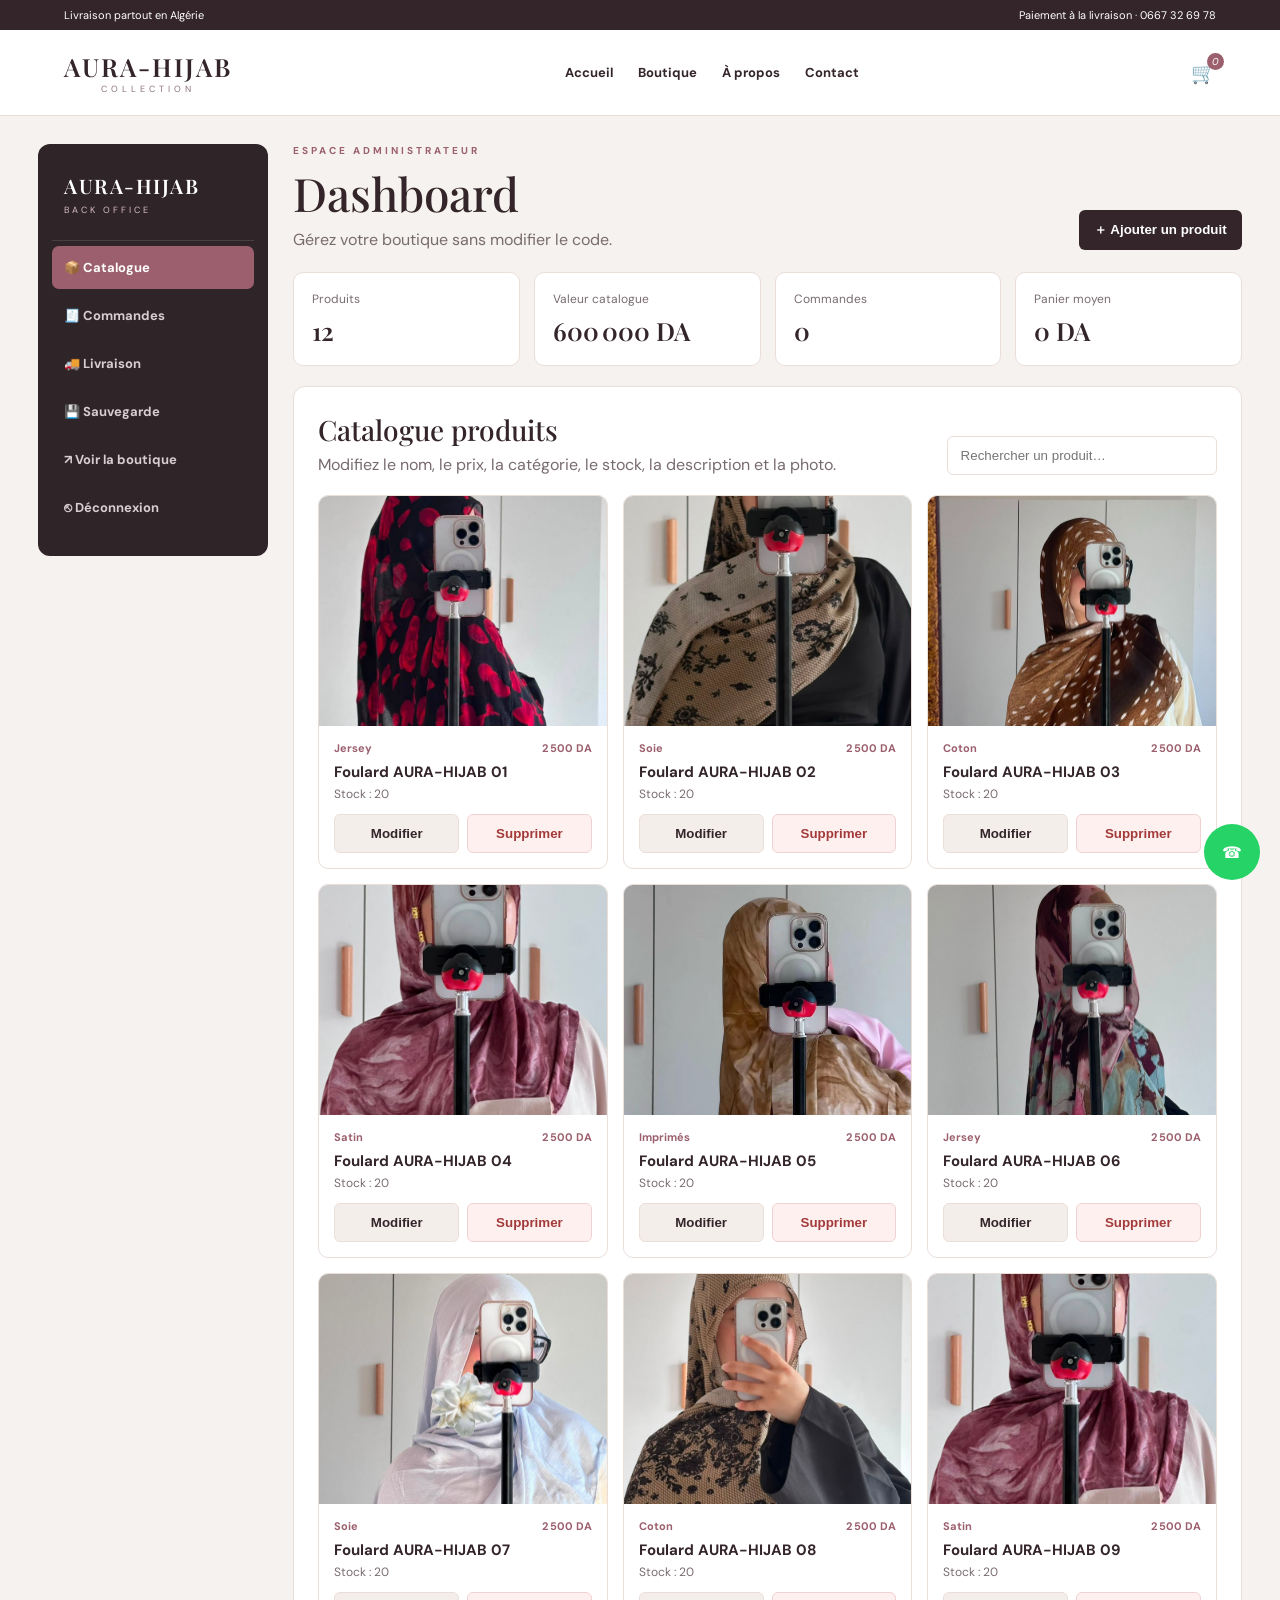
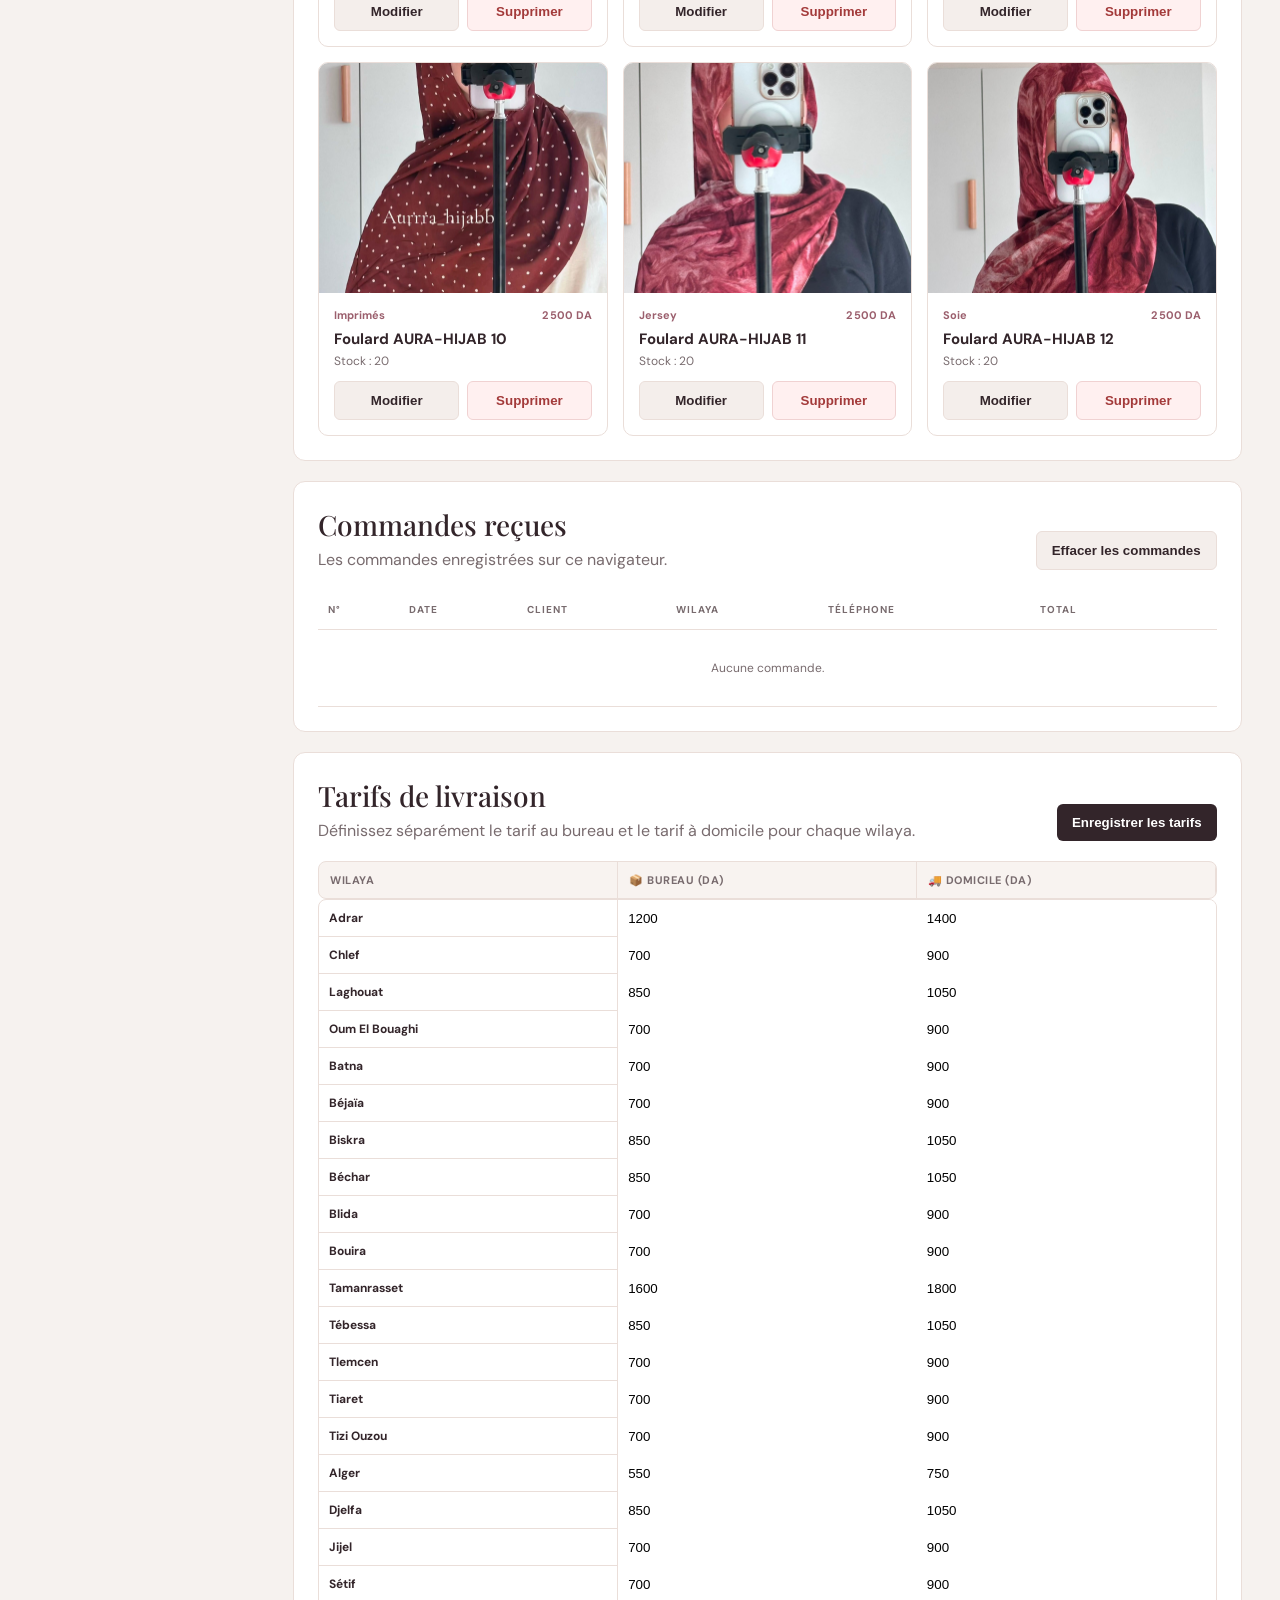
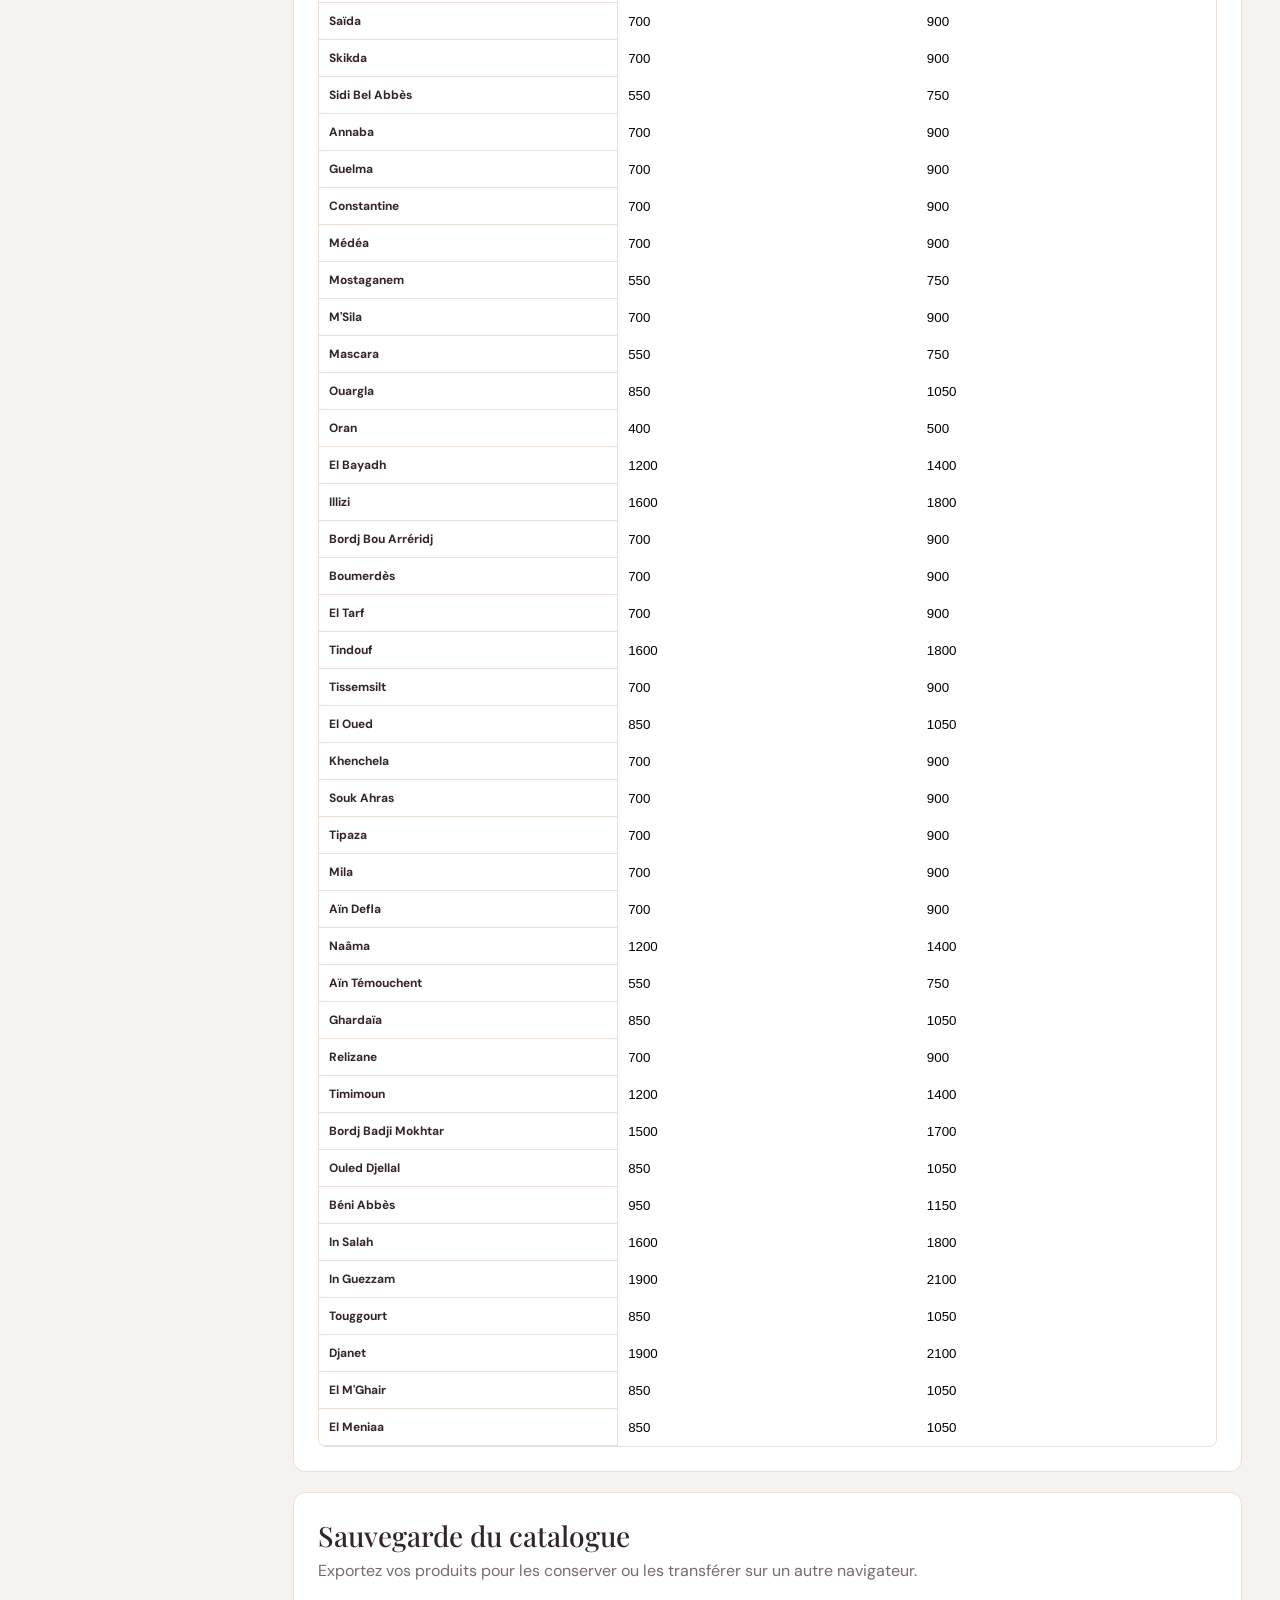
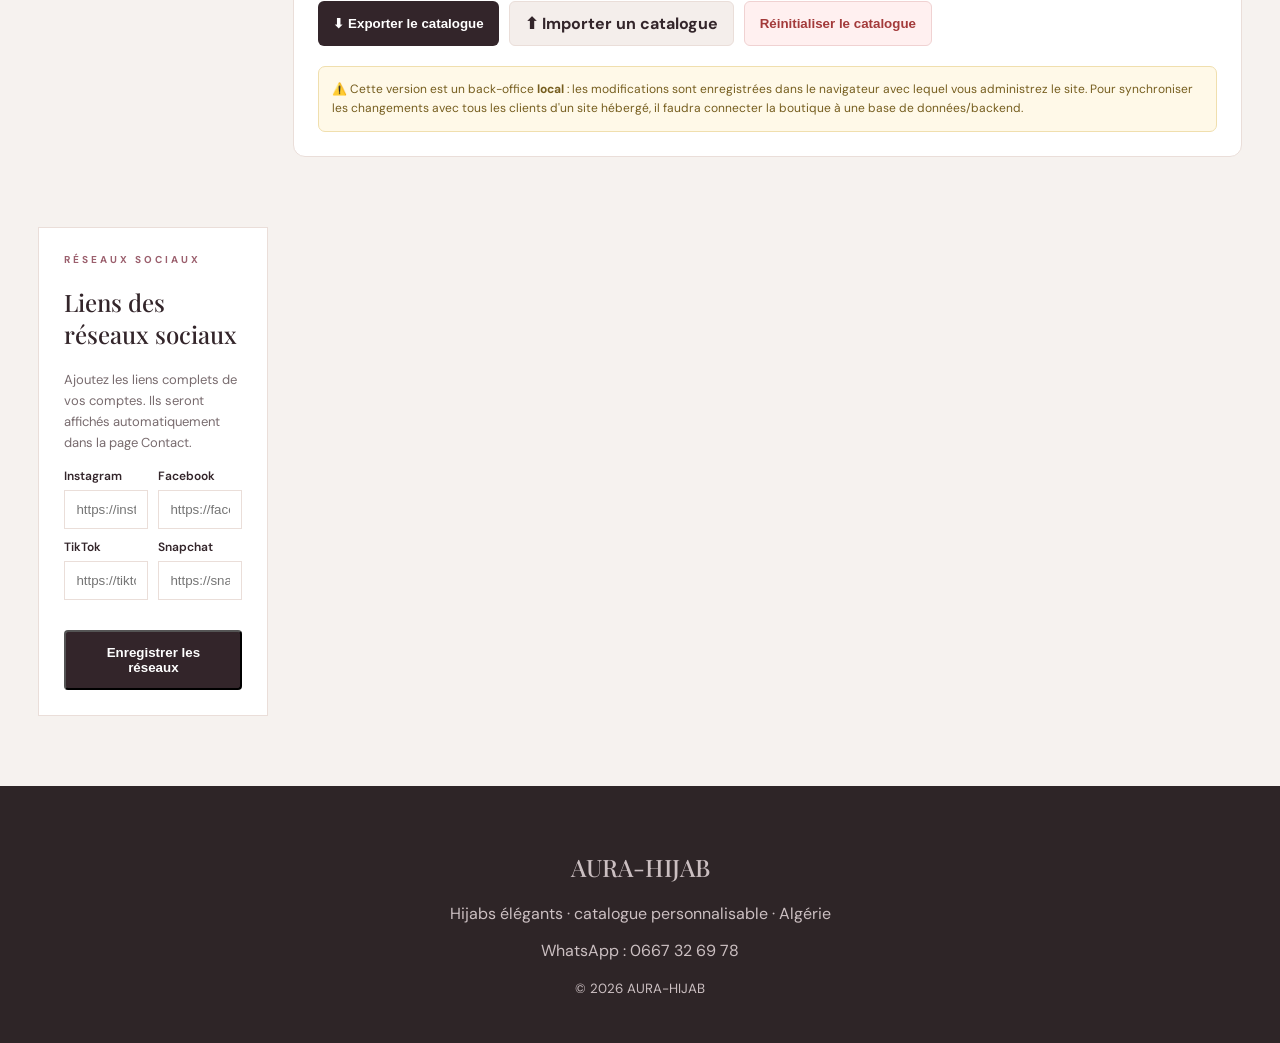
==== commit 2ddc171b: "Update admin-dashboard.html" ====
--- a/admin-dashboard.html
+++ b/admin-dashboard.html
@@ -32,88 +32,18 @@
 </div></main>
 <div id="footer"></div>
 <div class="editor-overlay" id="editorOverlay" hidden><div class="editor-modal"><button class="modal-close" onclick="closeEditor()">×</button><div class="eyebrow">GESTION PRODUIT</div><h2 id="editorTitle">Ajouter un produit</h2><form id="productForm"><input type="hidden" id="editId"><div class="editor-layout"><div><div class="image-upload"><img id="previewImage" src="" alt="Aperçu"><label class="upload-btn">Choisir une photo<input id="imageFile" type="file" accept="image/*"></label><small>JPG/PNG/WebP · image optimisée automatiquement</small></div></div><div><label>Nom du produit<input id="pName" required placeholder="Ex. Hijab Velours Bordeaux"></label><div class="form-grid"><label>Prix (DA)<input id="pPrice" required type="number" min="0" step="50"></label><label>Stock<input id="pStock" required type="number" min="0"></label></div><label>Catégorie<input id="pCategory" required list="categories" placeholder="Jersey, Soie…"><datalist id="categories"><option>Jersey</option><option>Soie</option><option>Coton</option><option>Satin</option><option>Imprimés</option></datalist></label><label>Description<textarea id="pDescription" placeholder="Description du produit"></textarea></label><div class="editor-actions"><button type="button" class="dash-light" onclick="closeEditor()">Annuler</button><button type="submit" class="dash-primary">Enregistrer le produit</button></div></div></div></form></div></div>
-<script src="https://cdn.jsdelivr.net/npm/@supabase/supabase-js@2"></script>
-
-<script>
-const supabaseClient = window.supabase.createClient(
-  "https://hcrhvjrngydrhapqgwhx.supabase.co",
-  "sb_publishable_mgYWE1C5TC2s2ovdhH4GQQ_TP5eCu_q"
-);
-</script>
-  <script>document.addEventListener('click',e=>{if(e.target.id==='logoutAdmin'){e.preventDefault();fetch('/api/admin-logout').finally(()=>location.href='/gestion-aura-9x7k.html')}});</script><script src="js/data.js"></script><script src="js/delivery.js"></script><script src="js/app.js"></script><script>
+<script>document.addEventListener('click',e=>{if(e.target.id==='logoutAdmin'){e.preventDefault();fetch('/api/admin-logout').finally(()=>location.href='/gestion-aura-9x7k.html')}});</script><script src="js/data.js"></script><script src="js/delivery.js"></script><script src="js/app.js"></script><script>
 let selectedImage='';
 const $=id=>document.getElementById(id);
 const products=()=>getProducts();
-async function renderDashboard(){
-
-  const ps = products();
-
-  $('statProducts').textContent = ps.length;
-
-  $('statValue').textContent = money(
-    ps.reduce(
-      (s,p) => s + Number(p.price || 0) * Number(p.stock || 0),
-      0
-    )
-  );
-
-  const { data: orders, error } = await supabaseClient
-    .from("orders")
-    .select("total");
-
-  if(error){
-    console.error("Erreur Supabase :", error);
-    $('statOrders').textContent = "0";
-    $('statAverage').textContent = money(0);
-  } else {
-    $('statOrders').textContent = orders.length;
-    $('statAverage').textContent = money(
-      orders.length
-        ? orders.reduce((s,o) => s + Number(o.total || 0), 0) / orders.length
-        : 0
-    );
-  }
-
-  renderProducts();
-  renderOrders();
-  renderDelivery();
-}
+function renderDashboard(){const ps=products(),orders=JSON.parse(localStorage.getItem('aura_orders')||'[]');$('statProducts').textContent=ps.length;$('statValue').textContent=money(ps.reduce((s,p)=>s+Number(p.price||0)*Number(p.stock||0),0));$('statOrders').textContent=orders.length;$('statAverage').textContent=money(orders.length?orders.reduce((s,o)=>s+Number(o.total||0),0)/orders.length:0);renderProducts();renderOrders();renderDelivery();}
 function renderProducts(){const q=($('searchProducts').value||'').toLowerCase();const ps=products().filter(p=>(p.name+' '+p.category).toLowerCase().includes(q));$('productGrid').innerHTML=ps.length?ps.map(p=>`<article class="admin-product"><div class="admin-product-img"><img src="${esc(p.image)}" alt="${esc(p.name)}"></div><div class="admin-product-body"><div class="admin-product-meta"><span>${esc(p.category)}</span><b>${money(p.price)}</b></div><h3>${esc(p.name)}</h3><p>Stock : ${Number(p.stock)||0}</p><div class="admin-product-actions"><button class="dash-light" onclick="openEditor(${p.id})">Modifier</button><button class="dash-danger" onclick="deleteProduct(${p.id})">Supprimer</button></div></div></article>`).join(''):'<div class="empty">Aucun produit trouvé.</div>'}
 function openEditor(id){selectedImage='';const p=id?products().find(x=>x.id===Number(id)):null;$('editorOverlay').hidden=false;$('editorTitle').textContent=p?'Modifier le produit':'Ajouter un produit';$('editId').value=p?p.id:'';$('pName').value=p?p.name:'';$('pPrice').value=p?p.price:2500;$('pStock').value=p?p.stock:20;$('pCategory').value=p?p.category:'Jersey';$('pDescription').value=p?p.description:'';$('previewImage').src=p?p.image:'';$('imageFile').value='';selectedImage=p?p.image:''}
 function closeEditor(){$('editorOverlay').hidden=true}
 $('imageFile').addEventListener('change',e=>{const f=e.target.files[0];if(!f)return;const r=new FileReader();r.onload=ev=>{const img=new Image();img.onload=()=>{const max=1000,scale=Math.min(1,max/img.width,max/img.height),c=document.createElement('canvas');c.width=Math.round(img.width*scale);c.height=Math.round(img.height*scale);c.getContext('2d').drawImage(img,0,0,c.width,c.height);selectedImage=c.toDataURL('image/jpeg',.82);$('previewImage').src=selectedImage};img.src=ev.target.result};r.readAsDataURL(f)});
 $('productForm').addEventListener('submit',e=>{e.preventDefault();let ps=products();const id=$('editId').value;const obj={id:id?Number(id):Date.now(),name:$('pName').value.trim(),price:Number($('pPrice').value),stock:Number($('pStock').value),category:$('pCategory').value.trim(),description:$('pDescription').value.trim()||'Foulard AURA-HIJAB élégant et confortable.',image:selectedImage||'assets/products/hijab-10.jpg'};if(id){ps=ps.map(p=>p.id===Number(id)?obj:p)}else ps.push(obj);saveProducts(ps);closeEditor();renderDashboard();alert('Produit enregistré avec succès.');});
 function deleteProduct(id){const p=products().find(x=>x.id===Number(id));if(!p||!confirm('Supprimer « '+p.name+' » ?'))return;saveProducts(products().filter(x=>x.id!==Number(id)));renderDashboard()}
-async function renderOrders(){
-
-  const { data: os, error } = await supabaseClient
-    .from("orders")
-    .select("*")
-    .order("created_at", { ascending: false });
-
-  if(error){
-    console.error("Erreur Supabase :", error);
-
-    $('ordersTable').innerHTML =
-      '<tr><td colspan="7" class="empty-cell">Erreur de chargement des commandes.</td></tr>';
-
-    return;
-  }
-
-  $('ordersTable').innerHTML = os.length
-    ? os.map(o => `
-      <tr>
-        <td><b>AH-${String(o.id).padStart(8,"0")}</b></td>
-        <td>${esc(o.created_at || '')}</td>
-        <td>${esc(o.customer_name || '')}</td>
-        <td>${esc(o.wilaya || '')}</td>
-        <td>${esc(o.phone || '')}</td>
-        <td><b>${money(o.total || 0)}</b></td>
-        <td></td>
-      </tr>
-    `).join('')
-    : '<tr><td colspan="7" class="empty-cell">Aucune commande.</td></tr>';
-}
+function renderOrders(){const os=JSON.parse(localStorage.getItem('aura_orders')||'[]');$('ordersTable').innerHTML=os.length?os.slice().reverse().map(o=>`<tr><td><b>${esc(o.id)}</b></td><td>${esc(o.date||'')}</td><td>${esc(o.prenom)} ${esc(o.nom)}</td><td>${esc(o.wilaya)}</td><td>${esc(o.telephone)}</td><td><b>${money(o.total)}</b></td><td><button class="icon-btn" title="Supprimer" onclick="deleteOrder('${esc(o.id)}')">🗑</button></td></tr>`).join(''):'<tr><td colspan="7" class="empty-cell">Aucune commande.</td></tr>'}
 function deleteOrder(id){let os=JSON.parse(localStorage.getItem('aura_orders')||'[]').filter(o=>o.id!==id);localStorage.setItem('aura_orders',JSON.stringify(os));renderDashboard()}
 function clearOrders(){if(confirm('Effacer toutes les commandes enregistrées ?')){localStorage.removeItem('aura_orders');renderDashboard()}}
 function renderDelivery(){const d=getDeliveryPrices();$('deliveryGrid').innerHTML=Object.entries(d).map(([w,v])=>`<div class="delivery-row"><strong>${esc(w)}</strong><input class="delivery-input" data-w="${esc(w)}" data-type="bureau" type="number" min="0" step="50" value="${Number(v.bureau)||0}"><input class="delivery-input" data-w="${esc(w)}" data-type="domicile" type="number" min="0" step="50" value="${Number(v.domicile)||0}"></div>`).join('')}
